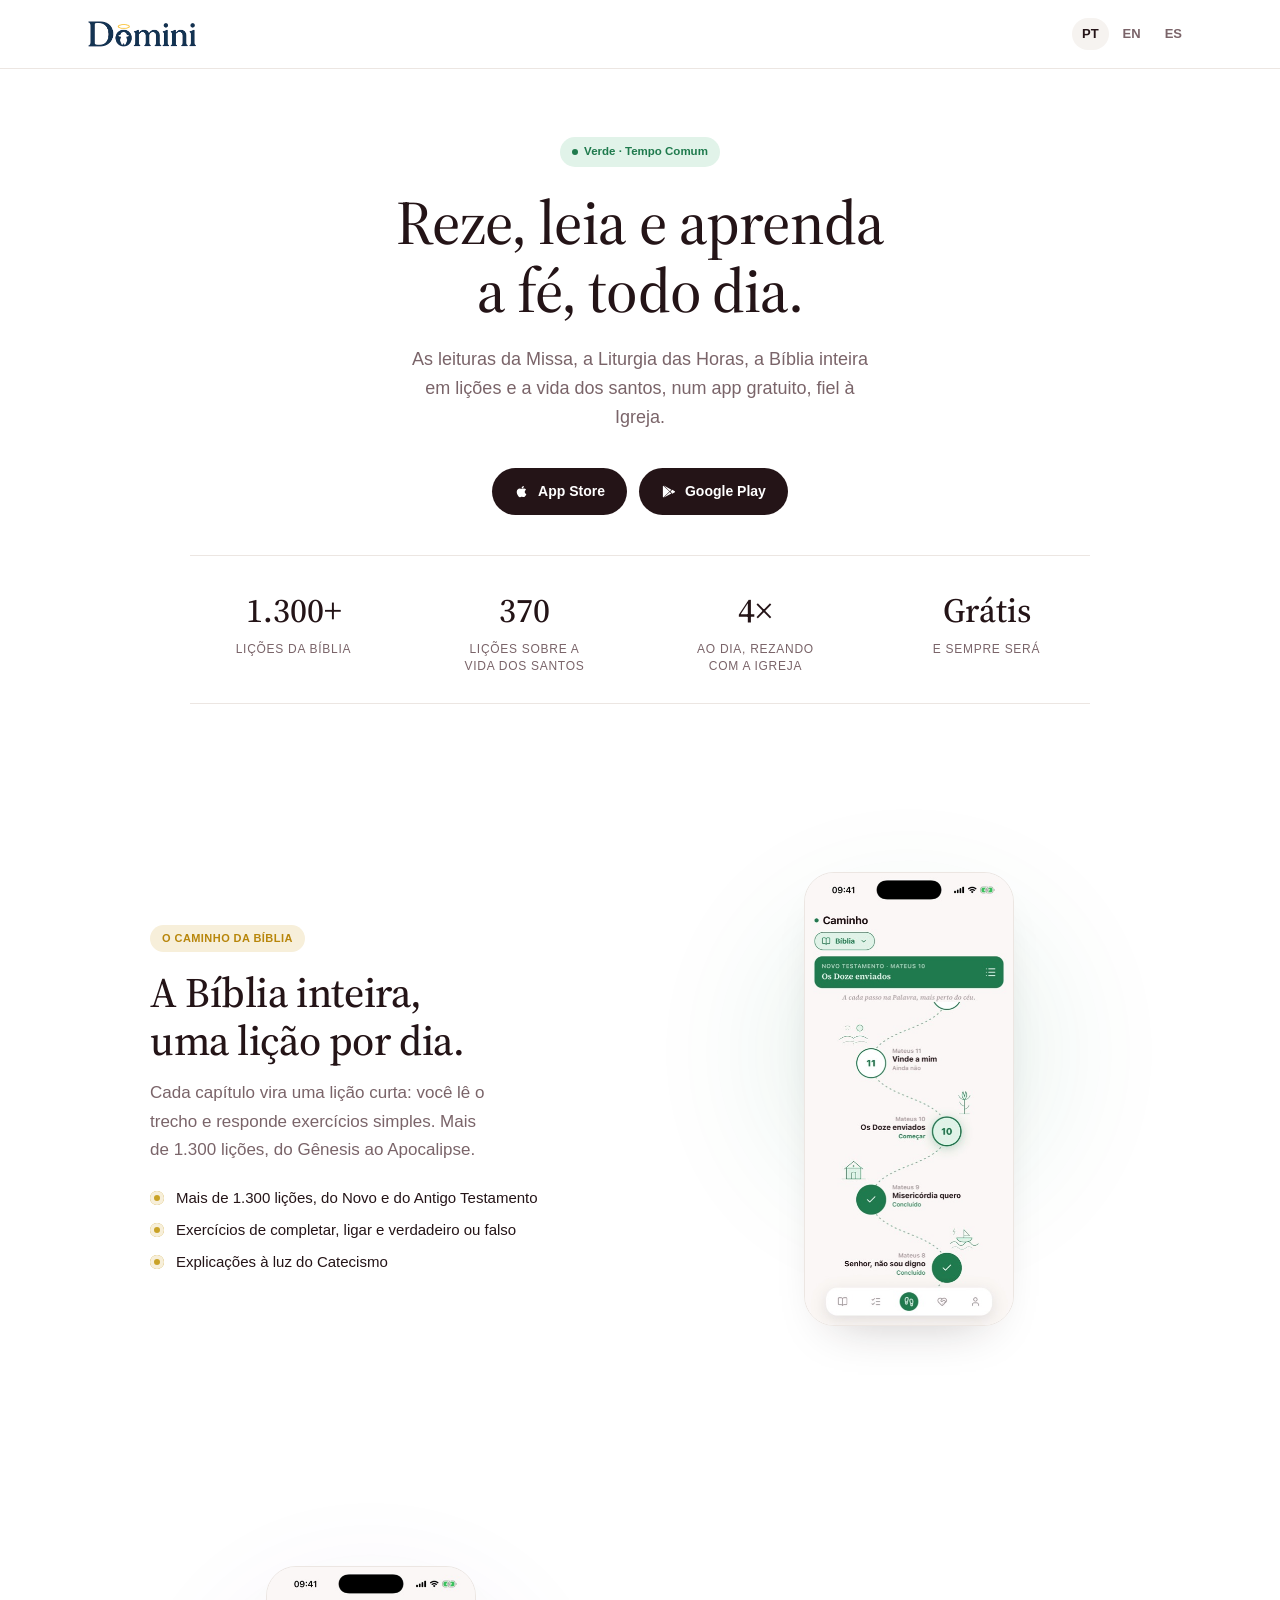
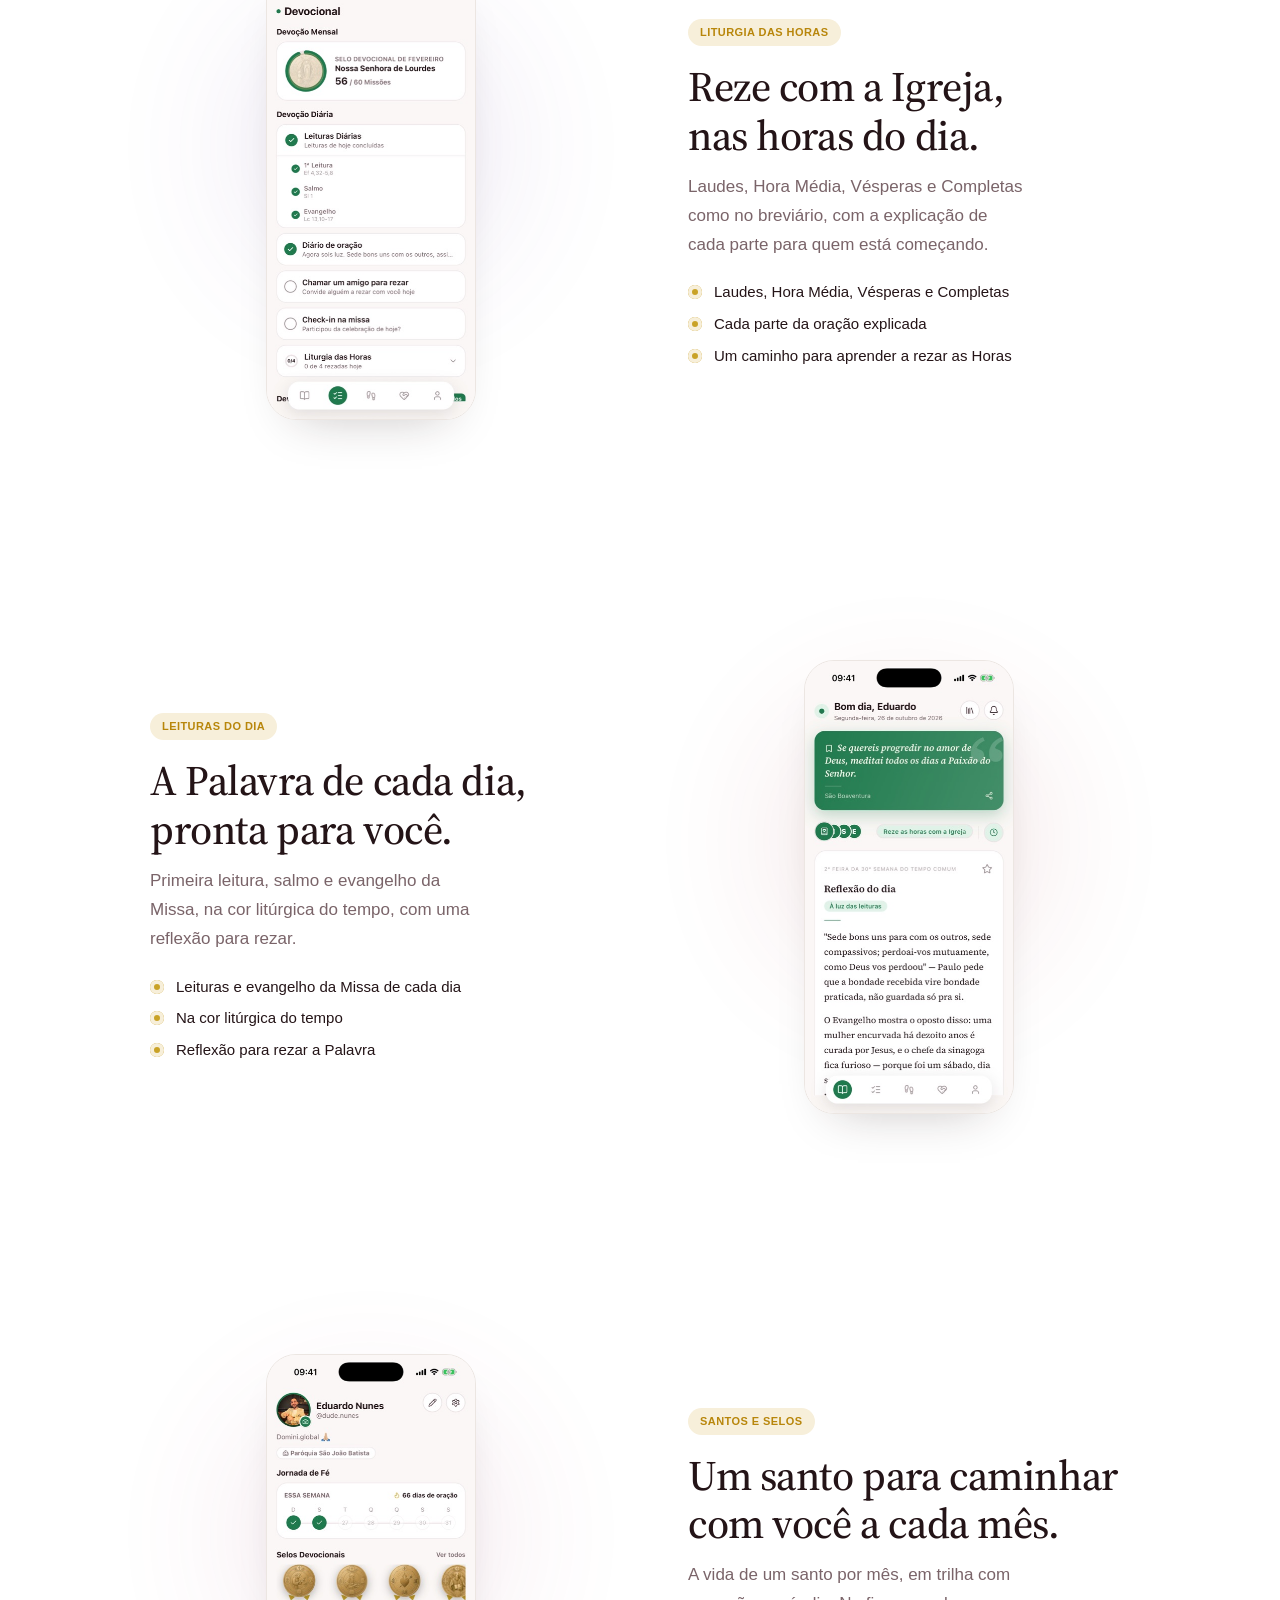
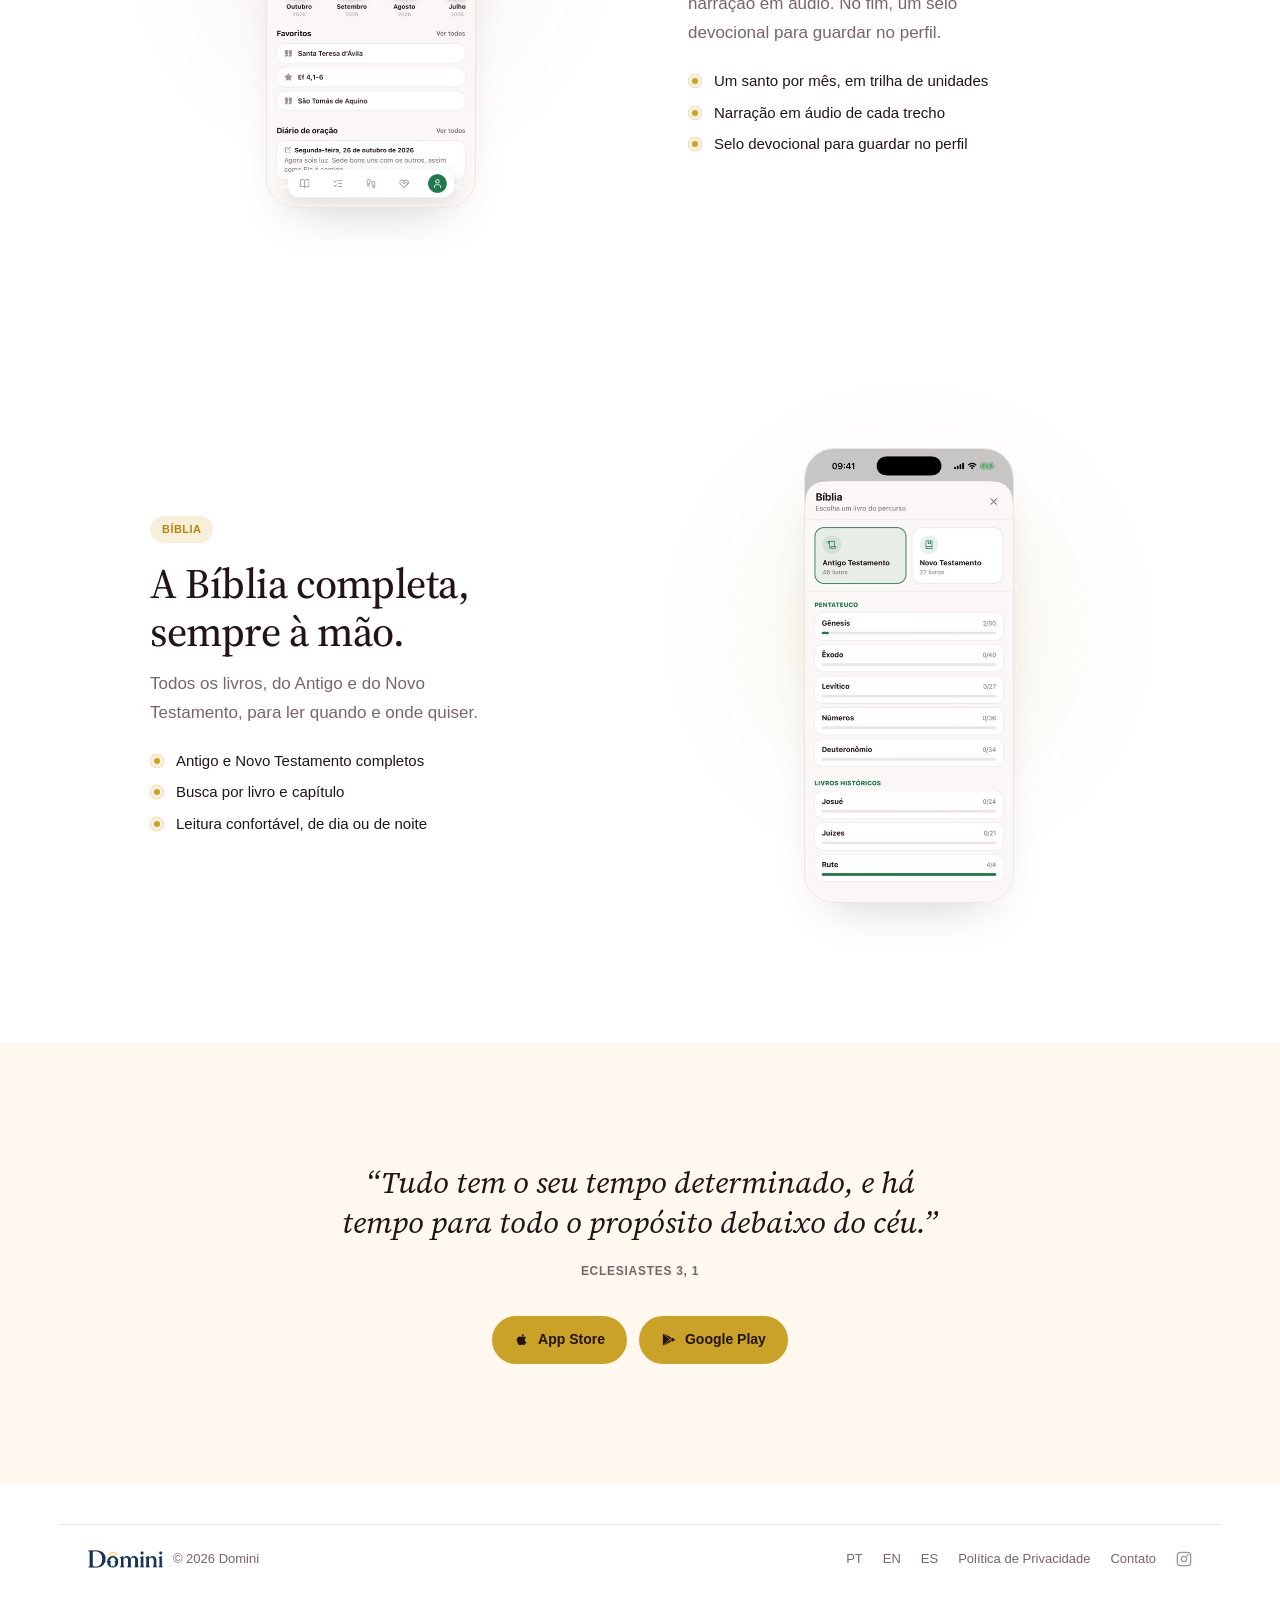
==== index.html @ 9e8e0270 "Ajustes: moldura leve, título serifado, números" ====
<!doctype html>
<html lang="pt-BR">
<head>
<meta charset="utf-8">
<meta name="viewport" content="width=device-width, initial-scale=1">
<title>Domini — leituras católicas diárias</title>
<meta name="description" content="Domini leva a primeira leitura, o salmo e o evangelho do dia até você — com missões, sequência de dias ativos, medalhas e amigos.">
<link rel="icon" href="assets/favicon.png">
<link rel="alternate" hreflang="pt" href="https://domini.global/">
<link rel="alternate" hreflang="en" href="https://domini.global/en/">
<link rel="alternate" hreflang="es" href="https://domini.global/es/">
<link rel="alternate" hreflang="x-default" href="https://domini.global/">
<link rel="preconnect" href="https://fonts.googleapis.com"><link rel="preconnect" href="https://fonts.gstatic.com" crossorigin>
<link rel="stylesheet" href="https://fonts.googleapis.com/css2?family=Source+Serif+4:opsz,wght@8..60,400;8..60,500;8..60,600&display=swap">
<link rel="stylesheet" href="assets/style.css?v=20261102g">
</head>
<body>

<header class="site-header">
  <div class="wrap">
    <a class="brand" href="/">
      <img class="logo-light" src="assets/domini-logo.png" alt="Domini">
      <img class="logo-dark" src="assets/domini-logo-dark.png" alt="Domini">
    </a>
    <nav class="lang-switch" aria-label="Idioma">
      <a href="/" class="active">PT</a>
      <a href="/en/">EN</a>
      <a href="/es/">ES</a>
    </nav>
  </div>
</header>

<main>
  <section class="hero wrap reveal">
    <div class="lit-chip"><span class="lit-dot"></span><span class="label">Verde &middot; Tempo Comum</span></div>
    <h1>Reze, leia e aprenda a fé, todo dia.</h1>
    <p class="lede">As leituras da Missa, a Liturgia das Horas, a Bíblia inteira em lições e a vida dos santos, num app gratuito, fiel à Igreja.</p>
      <div class="store-badges">
        <a class="store-badge" href="https://apps.apple.com/br/app/domini-app/id6801521707" target="_blank" rel="noopener noreferrer">
          <svg width="15" height="15" viewBox="0 0 24 24" fill="currentColor"><path d="M17.05 20.28c-.98.95-2.05.8-3.08.35-1.09-.46-2.09-.48-3.24 0-1.44.62-2.2.44-3.06-.35C2.79 15.25 3.51 7.59 9.25 7.31c1.35.07 2.28.74 3.08.8 1.18-.24 2.31-.93 3.57-.84 1.51.12 2.65.72 3.4 1.8-3.12 1.87-2.38 5.98.48 7.13-.57 1.5-1.31 2.99-2.73 4.08zM12.03 7.25c-.15-2.23 1.66-4.09 3.74-4.25.29 2.58-2.34 4.52-3.74 4.25z"/></svg>
          <span>App Store</span>
        </a>
        <a class="store-badge" href="https://play.google.com/store/apps/details?id=global.domini.app" target="_blank" rel="noopener noreferrer">
          <svg width="15" height="15" viewBox="0 0 24 24" fill="currentColor"><path d="M3.6 2.6a1 1 0 0 0-.6.92v17a1 1 0 0 0 .6.92l9.9-9.42zM15.2 12l2.9-2.76 3.9 2.26c.7.4.7 1.4 0 1.8l-3.9 2.26zM4.6 21.7l9.4-8.9 2.6 2.47zM4.6 2.3 16.6 9.2l-2.6 2.47z"/></svg>
          <span>Google Play</span>
        </a>
    </div>
  </section>

  

  <section class="numeros reveal"><div class="wrap numeros-grid">
  <div><strong>1.300+</strong><span>lições da Bíblia</span></div>
  <div><strong>370</strong><span>lições sobre a vida dos santos</span></div>
  <div><strong>4×</strong><span>ao dia, rezando com a Igreja</span></div>
  <div><strong>Grátis</strong><span>e sempre será</span></div>
</div></section>

<section class="features"><div class="wrap">
  <div class="fs-slide fs-static reveal">
    <div class="fs-text"><span class="eyebrow fi-verde">O Caminho da Bíblia</span><h3>A Bíblia inteira, uma lição por dia.</h3><p>Cada capítulo vira uma lição curta: você lê o trecho e responde exercícios simples. Mais de 1.300 lições, do Gênesis ao Apocalipse.</p><ul class="fs-list"><li>Mais de 1.300 lições, do Novo e do Antigo Testamento</li><li>Exercícios de completar, ligar e verdadeiro ou falso</li><li>Explicações à luz do Catecismo</li></ul></div>
    <div class="fs-shot-wrap"><div class="glow-item glow-verde active"></div><div class="fs-shot"><img src="assets/screenshots/03-caminho.jpg" alt="O Caminho da Bíblia no app Domini"></div></div>
  </div>
  <div class="fs-slide fs-static fs-rev reveal">
    <div class="fs-text"><span class="eyebrow fi-roxo">Liturgia das Horas</span><h3>Reze com a Igreja, nas horas do dia.</h3><p>Laudes, Hora Média, Vésperas e Completas como no breviário, com a explicação de cada parte para quem está começando.</p><ul class="fs-list"><li>Laudes, Hora Média, Vésperas e Completas</li><li>Cada parte da oração explicada</li><li>Um caminho para aprender a rezar as Horas</li></ul></div>
    <div class="fs-shot-wrap"><div class="glow-item glow-roxo active"></div><div class="fs-shot"><img src="assets/screenshots/02-devocional.jpg" alt="Liturgia das Horas no app Domini"></div></div>
  </div>
  <div class="fs-slide fs-static reveal">
    <div class="fs-text"><span class="eyebrow fi-vermelho">Leituras do dia</span><h3>A Palavra de cada dia, pronta para você.</h3><p>Primeira leitura, salmo e evangelho da Missa, na cor litúrgica do tempo, com uma reflexão para rezar.</p><ul class="fs-list"><li>Leituras e evangelho da Missa de cada dia</li><li>Na cor litúrgica do tempo</li><li>Reflexão para rezar a Palavra</li></ul></div>
    <div class="fs-shot-wrap"><div class="glow-item glow-vermelho active"></div><div class="fs-shot"><img src="assets/screenshots/01-leituras.jpg" alt="Leituras do dia no app Domini"></div></div>
  </div>
  <div class="fs-slide fs-static fs-rev reveal">
    <div class="fs-text"><span class="eyebrow fi-rosa">Santos e selos</span><h3>Um santo para caminhar com você a cada mês.</h3><p>A vida de um santo por mês, em trilha com narração em áudio. No fim, um selo devocional para guardar no perfil.</p><ul class="fs-list"><li>Um santo por mês, em trilha de unidades</li><li>Narração em áudio de cada trecho</li><li>Selo devocional para guardar no perfil</li></ul></div>
    <div class="fs-shot-wrap"><div class="glow-item glow-rosa active"></div><div class="fs-shot"><img src="assets/screenshots/05-perfil.jpg" alt="Santos e selos no app Domini"></div></div>
  </div>
  <div class="fs-slide fs-static reveal">
    <div class="fs-text"><span class="eyebrow fi-branco">Bíblia</span><h3>A Bíblia completa, sempre à mão.</h3><p>Todos os livros, do Antigo e do Novo Testamento, para ler quando e onde quiser.</p><ul class="fs-list"><li>Antigo e Novo Testamento completos</li><li>Busca por livro e capítulo</li><li>Leitura confortável, de dia ou de noite</li></ul></div>
    <div class="fs-shot-wrap"><div class="glow-item glow-branco active"></div><div class="fs-shot"><img src="assets/screenshots/06-biblia.jpg" alt="Bíblia no app Domini"></div></div>
  </div>
</div></section>

<section class="band reveal">
    <div class="wrap">
      <blockquote>&ldquo;Tudo tem o seu tempo determinado, e há tempo para todo o propósito debaixo do céu.&rdquo;</blockquote>
      <p class="ref">Eclesiastes 3, 1</p>
            <div class="store-badges">
        <a class="store-badge" href="https://apps.apple.com/br/app/domini-app/id6801521707" target="_blank" rel="noopener noreferrer">
          <svg width="15" height="15" viewBox="0 0 24 24" fill="currentColor"><path d="M17.05 20.28c-.98.95-2.05.8-3.08.35-1.09-.46-2.09-.48-3.24 0-1.44.62-2.2.44-3.06-.35C2.79 15.25 3.51 7.59 9.25 7.31c1.35.07 2.28.74 3.08.8 1.18-.24 2.31-.93 3.57-.84 1.51.12 2.65.72 3.4 1.8-3.12 1.87-2.38 5.98.48 7.13-.57 1.5-1.31 2.99-2.73 4.08zM12.03 7.25c-.15-2.23 1.66-4.09 3.74-4.25.29 2.58-2.34 4.52-3.74 4.25z"/></svg>
          <span>App Store</span>
        </a>
        <a class="store-badge" href="https://play.google.com/store/apps/details?id=global.domini.app" target="_blank" rel="noopener noreferrer">
          <svg width="15" height="15" viewBox="0 0 24 24" fill="currentColor"><path d="M3.6 2.6a1 1 0 0 0-.6.92v17a1 1 0 0 0 .6.92l9.9-9.42zM15.2 12l2.9-2.76 3.9 2.26c.7.4.7 1.4 0 1.8l-3.9 2.26zM4.6 21.7l9.4-8.9 2.6 2.47zM4.6 2.3 16.6 9.2l-2.6 2.47z"/></svg>
          <span>Google Play</span>
        </a>
      </div>
    </div>
  </section>
</main>

<footer class="site-footer">
  <div class="wrap">
    <div class="footer-brand">
      <img class="logo-light" src="assets/domini-logo.png" alt="Domini">
      <img class="logo-dark" src="assets/domini-logo-dark.png" alt="Domini">
      <span>&copy; 2026 Domini</span>
    </div>
    <nav class="footer-links">
      <a href="/">PT</a>
      <a href="/en/">EN</a>
      <a href="/es/">ES</a>
      <a href="/privacidade.html">Política de Privacidade</a>
      <a href="mailto:eduardo@domini.global">Contato</a>
      <a class="footer-ig" href="https://www.instagram.com/app.domini/" target="_blank" rel="noopener noreferrer" aria-label="Instagram do Domini"><svg width="16" height="16" viewBox="0 0 24 24" fill="none" stroke="currentColor" stroke-width="2" stroke-linecap="round" stroke-linejoin="round"><rect x="2" y="2" width="20" height="20" rx="5"/><circle cx="12" cy="12" r="4"/><circle cx="17.5" cy="6.5" r=".6" fill="currentColor"/></svg></a>
    </nav>
  </div>
</footer>

<script>
  (function () {
    var els = document.querySelectorAll('.reveal');
    if (!('IntersectionObserver' in window)) {
      els.forEach(function (el) { el.classList.add('is-visible'); });
      return;
    }
    var io = new IntersectionObserver(function (entries) {
      entries.forEach(function (entry) {
        if (entry.isIntersecting) {
          entry.target.classList.add('is-visible');
          io.unobserve(entry.target);
        }
      });
    }, { threshold: 0.1 });
    els.forEach(function (el) { io.observe(el); });

    var tiles = document.querySelectorAll('.bento .tile');
    tiles.forEach(function (t, i) { t.style.transitionDelay = (i * 60) + 'ms'; });
  })();

  (function () {
    var slider = document.getElementById('slider');
    var track = document.getElementById('slideTrack');
    if (!slider || !track) return;
    var total = 3;
    var current = 0;
    var timer = null;
    var reduceMotion = window.matchMedia('(prefers-reduced-motion: reduce)').matches;
    if (reduceMotion) track.style.transition = 'none';

    function go(i) {
      current = (i + total) % total;
      track.style.transform = 'translateX(-' + (current * (100 / total)) + '%)';
      slider.querySelectorAll('[data-glow]').forEach(function (el) {
        el.classList.toggle('active', el.dataset.glow === String(current));
      });
      slider.querySelectorAll('[data-dot]').forEach(function (el) {
        el.classList.toggle('active', el.dataset.dot === String(current));
      });
    }

    function restartAutoplay() {
      if (timer) clearInterval(timer);
      timer = setInterval(function () { go(current + 1); }, 4200);
    }

    slider.querySelector('.prev').addEventListener('click', function () { go(current - 1); restartAutoplay(); });
    slider.querySelector('.next').addEventListener('click', function () { go(current + 1); restartAutoplay(); });
    slider.querySelectorAll('[data-dot]').forEach(function (dot) {
      dot.addEventListener('click', function () { go(Number(dot.dataset.dot)); restartAutoplay(); });
    });

    restartAutoplay();
  })();
</script>
<script src="assets/liturgical-color.js"></script>

</body>
</html>
---- assets/style.css ----
@font-face {
    font-family: 'Source Serif Var';
    font-style: italic;
    font-weight: 200 900;
    font-display: swap;
    src: url('fonts/source-serif-4-italic-var.woff2') format('woff2');
  }

  :root {
    --paper: #ffffff;
    --surface: #ffffff;
    --surface-alt: #f6f3f0;
    --line: #ece6e2;
    --ink-900: #241417;
    --ink-700: #4a3238;
    --ink-500: #7a6469;
    --ink-400: #a39497;
    --gold: #c9a227;
    --gold-tint: #f7efda;
    --creme: #fff8ef;

    --verde-fg: #1f7a4d; --verde-tint: #e1f3e9; --verde-accent: #1f7a4d; --verde-soft: #438f69;
    --roxo-fg: #6b3fa0; --roxo-tint: #efe7f7; --roxo-accent: #6b3fa0;
    --vermelho-fg: #b0342b; --vermelho-tint: #f8e3e1; --vermelho-accent: #a32b32;
    --rosa-fg: #a94472; --rosa-tint: #f8e4ee; --rosa-accent: #a94472;
    --branco-fg: #a9781a; --branco-tint: #f8f0dc; --branco-accent: #b8860b;

    --sans: -apple-system, BlinkMacSystemFont, 'SF Pro Text', 'Segoe UI', Roboto, Helvetica, Arial, sans-serif;
    --serif: 'Source Serif Var', 'Source Serif 4', Georgia, serif;

    --r-pill: 999px;
    --max: 1160px;
    color-scheme: light;
  }

  @media (prefers-color-scheme: dark) {
    :root {
      --paper: #171113; --surface: #241a1d; --surface-alt: #2c2023; --line: #3a282c;
      --ink-900: #f5ecee; --ink-700: #d2c2c6; --ink-500: #9c8a8e; --ink-400: #6e5c60;
      --gold: #e0ba5c; --gold-tint: #332b17;
      --verde-fg: #6bdca0; --verde-tint: #17301f; --verde-accent: #2fa86b; --verde-soft: #50b683;
      --roxo-fg: #c9a6ee; --roxo-tint: #2c2038; --roxo-accent: #7c4fb5;
      --vermelho-fg: #f08072; --vermelho-tint: #331c1a; --vermelho-accent: #c4453c;
      --rosa-fg: #ed9cc3; --rosa-tint: #35202b; --rosa-accent: #c05a8a;
      --branco-fg: #e4c868; --branco-tint: #332b15; --branco-accent: #c9a227;
      color-scheme: dark;
    }
  }
  :root[data-theme="dark"] {
    --paper: #171113; --surface: #241a1d; --surface-alt: #2c2023; --line: #3a282c;
    --ink-900: #f5ecee; --ink-700: #d2c2c6; --ink-500: #9c8a8e; --ink-400: #6e5c60;
    --gold: #e0ba5c; --gold-tint: #332b17;
    --verde-fg: #6bdca0; --verde-tint: #17301f; --verde-accent: #2fa86b; --verde-soft: #50b683;
    --roxo-fg: #c9a6ee; --roxo-tint: #2c2038; --roxo-accent: #7c4fb5;
    --vermelho-fg: #f08072; --vermelho-tint: #331c1a; --vermelho-accent: #c4453c;
    --rosa-fg: #ed9cc3; --rosa-tint: #35202b; --rosa-accent: #c05a8a;
    --branco-fg: #e4c868; --branco-tint: #332b15; --branco-accent: #c9a227;
    color-scheme: dark;
  }
  :root[data-theme="light"] {
    --paper: #ffffff; --surface: #ffffff; --surface-alt: #f6f3f0; --line: #ece6e2;
    --ink-900: #241417; --ink-700: #4a3238; --ink-500: #7a6469; --ink-400: #a39497;
    --gold: #c9a227; --gold-tint: #f7efda;
    --verde-fg: #1f7a4d; --verde-tint: #e1f3e9; --verde-accent: #1f7a4d; --verde-soft: #438f69;
    --roxo-fg: #6b3fa0; --roxo-tint: #efe7f7; --roxo-accent: #6b3fa0;
    --vermelho-fg: #b0342b; --vermelho-tint: #f8e3e1; --vermelho-accent: #a32b32;
    --rosa-fg: #a94472; --rosa-tint: #f8e4ee; --rosa-accent: #a94472;
    --branco-fg: #a9781a; --branco-tint: #f8f0dc; --branco-accent: #b8860b;
    color-scheme: light;
  }

  * { box-sizing: border-box; }
  html { scroll-behavior: smooth; }
  body {
    margin: 0; background: var(--paper); color: var(--ink-900);
    font-family: var(--sans); font-size: 16px; line-height: 1.55;
    -webkit-font-smoothing: antialiased; overflow-x: hidden;
  }
  a { color: inherit; }
  img { max-width: 100%; display: block; }
  a:focus-visible, button:focus-visible { outline: 2px solid var(--gold); outline-offset: 3px; }
  .wrap { max-width: var(--max); margin: 0 auto; padding: 0 28px; }

  .reveal { opacity: 0; transform: translateY(16px); transition: opacity 650ms ease, transform 650ms ease; }
  .reveal.is-visible { opacity: 1; transform: translateY(0); }
  @media (prefers-reduced-motion: reduce) { .reveal { opacity: 1; transform: none; transition: none; } }

  /* ---------- header ---------- */
  .site-header {
    position: sticky; top: 0; z-index: 30;
    display: flex; align-items: center; justify-content: space-between;
    padding: 18px 0; background: color-mix(in srgb, var(--paper) 82%, transparent);
    backdrop-filter: blur(14px); -webkit-backdrop-filter: blur(14px);
    border-bottom: 1px solid var(--line);
  }
  .site-header .wrap { display: flex; align-items: center; justify-content: space-between; width: 100%; }
  .brand { display: flex; align-items: center; text-decoration: none; }
  .brand img { height: 26px; width: auto; }
  .logo-dark { display: none; }
  @media (prefers-color-scheme: dark) {
    .logo-light { display: none; }
    .logo-dark { display: block; }
  }
  .lang-switch { display: flex; gap: 4px; font-size: 13px; font-weight: 600; }
  .lang-switch a { padding: 6px 10px; border-radius: var(--r-pill); text-decoration: none; color: var(--ink-500); }
  .lang-switch a.active { background: var(--surface-alt); color: var(--ink-900); }

  /* ---------- hero ---------- */
  .hero { padding: 68px 0 0; text-align: center; }
  .lit-chip {
    display: inline-flex; align-items: center; gap: 6px;
    padding: 6px 12px; border-radius: var(--r-pill); background: var(--verde-tint); margin-bottom: 22px;
  }
  .lit-dot { width: 6px; height: 6px; border-radius: 3px; background: var(--verde-accent); }
  .lit-chip span.label { font-size: 11.5px; font-weight: 700; color: var(--verde-fg); }

  .hero h1 {
    font-family: var(--sans); font-weight: 800;
    font-size: clamp(36px, 5vw, 62px); line-height: 1.05; letter-spacing: -0.02em;
    color: var(--ink-900); margin: 0 auto 20px; max-width: 15ch; text-wrap: balance;
  }
  .hero .lede {
    font-size: 18px; line-height: 1.6; color: var(--ink-500);
    max-width: 46ch; margin: 0 auto 36px;
  }

  .store-badges { display: flex; gap: 12px; flex-wrap: wrap; justify-content: center; }
  .store-badge {
    display: inline-flex; align-items: center; gap: 9px;
    padding: 13px 22px; border-radius: var(--r-pill);
    background: var(--ink-900); color: var(--paper);
    text-decoration: none; font-size: 14px; font-weight: 700;
    transition: transform 150ms ease, opacity 150ms ease;
  }
  .store-badge:hover { transform: translateY(-2px); opacity: 0.9; }
  .store-badge-disabled { cursor: default; }
  .store-badge-disabled:hover { transform: none; opacity: 1; }
  .soon {
    font-size: 9.5px; font-weight: 800; letter-spacing: 0.05em; text-transform: uppercase;
    background: var(--gold); color: var(--ink-900); padding: 3px 8px; border-radius: var(--r-pill); margin-left: 2px;
  }

  /* ---------- slider de largura total (texto + print reais, um par por slide) ---------- */
  .feature-slider { padding: 56px 0 0; }
  .fs-card { position: relative; }
  .fs-viewport { overflow: hidden; }
  .fs-track { display: flex; width: 300%; transition: transform 600ms cubic-bezier(0.65, 0, 0.35, 1); }
  .fs-slide {
    flex: 0 0 33.3333%; width: 33.3333%; display: grid;
    grid-template-columns: 0.9fr 1fr; align-items: center; gap: 40px;
    padding: 24px 0 44px; min-height: 460px;
  }

  .fs-text .eyebrow {
    display: inline-flex; padding: 5px 12px; border-radius: var(--r-pill);
    font-size: 11.5px; font-weight: 700; margin-bottom: 16px;
  }
  .fs-text h3 {
    font-family: var(--sans); font-weight: 800; font-size: clamp(24px, 2.8vw, 32px);
    color: var(--ink-900); margin: 0 0 14px; text-wrap: balance;
  }
  .fs-text p { font-size: 16px; line-height: 1.6; color: var(--ink-500); margin: 0; max-width: 38ch; }

  .fs-shot-wrap { position: relative; display: flex; justify-content: center; }
  .glow-item {
    position: absolute; width: 340px; height: 340px; border-radius: 50%;
    filter: blur(75px); z-index: 0; opacity: 0; top: 10px; left: 50%;
    transform: translateX(-50%); transition: opacity 550ms ease;
  }
  .glow-item.active { opacity: 0.35; }
  .glow-verde { background: radial-gradient(circle, var(--verde-accent), transparent 68%); }
  .glow-roxo { background: radial-gradient(circle, var(--roxo-accent), transparent 68%); }
  .glow-rosa { background: radial-gradient(circle, var(--rosa-accent), transparent 68%); }

  .fs-shot {
    position: relative; z-index: 1; width: min(230px, 100%);
    border-radius: 24px; overflow: hidden; border: 1px solid var(--line);
    box-shadow: 0 26px 54px -26px rgba(36, 20, 23, 0.3);
  }
  .fs-shot img { width: 100%; display: block; }

  .fs-controls {
    display: flex; align-items: center; justify-content: center; gap: 18px;
    padding: 0 0 28px;
  }
  .slide-arrow {
    width: 32px; height: 32px; border-radius: 50%; border: 1px solid var(--line);
    background: var(--surface); display: flex; align-items: center; justify-content: center;
    cursor: pointer; color: var(--ink-900); padding: 0; flex-shrink: 0;
  }
  .slide-arrow:hover { background: var(--surface-alt); }
  .dots { display: flex; gap: 8px; }
  .dot { width: 7px; height: 7px; border-radius: 50%; background: var(--line); border: none; padding: 0; cursor: pointer; transition: background 200ms ease, width 200ms ease; }
  .dot.active { background: var(--ink-900); width: 20px; border-radius: 4px; }

  @media (max-width: 780px) {
    .fs-slide { grid-template-columns: 1fr; padding: 20px 0 32px; text-align: center; min-height: 0; }
    .fs-text { order: 2; }
    .fs-shot-wrap { order: 1; }
    .fs-text p { margin: 0 auto; }
  }

  /* ---------- bento features ---------- */
  .features { padding: 40px 0 20px; }
  .section-head { max-width: 620px; margin: 0 auto 44px; text-align: center; }
  .section-head h2 {
    font-family: var(--sans); font-weight: 800; font-size: clamp(26px, 3vw, 34px);
    color: var(--ink-900); margin: 0 0 10px; text-wrap: balance;
  }
  .section-head p { color: var(--ink-500); font-size: 16px; margin: 0 auto; max-width: 50ch; }

  .bento { display: grid; grid-template-columns: repeat(4, 1fr); grid-auto-rows: minmax(168px, auto); gap: 16px; }
  .tile {
    background: var(--surface); border: 1.5px solid var(--line); border-radius: 22px;
    padding: 24px; transition: transform 200ms ease, box-shadow 200ms ease;
    display: flex; flex-direction: column;
  }
  .tile:hover { transform: translateY(-4px); box-shadow: 0 22px 40px -22px rgba(36, 20, 23, 0.22); }
  .tile-icon {
    width: 38px; height: 38px; border-radius: var(--r-pill); flex-shrink: 0;
    display: flex; align-items: center; justify-content: center; margin-bottom: 14px;
  }
  .tile h3 { font-size: 16px; font-weight: 700; color: var(--ink-900); margin: 0 0 6px; }
  .tile p { font-size: 13.5px; color: var(--ink-500); margin: 0; line-height: 1.55; }

  .fi-verde { background: var(--verde-tint); color: var(--verde-fg); }
  .fi-roxo { background: var(--roxo-tint); color: var(--roxo-fg); }
  .fi-vermelho { background: var(--vermelho-tint); color: var(--vermelho-fg); }
  .fi-rosa { background: var(--rosa-tint); color: var(--rosa-fg); }
  .fi-branco { background: var(--branco-tint); color: var(--branco-fg); }

  /* card grande: mesmo tratamento de gradiente do card "frase do santo" do app */
  .t-large {
    grid-column: span 2; grid-row: span 2; justify-content: flex-end;
    position: relative; overflow: hidden; border: none;
    background: linear-gradient(135deg, var(--verde-accent), var(--verde-soft));
    box-shadow: 0 26px 48px -22px color-mix(in srgb, var(--verde-accent) 55%, transparent);
  }
  .t-large .tile-icon { background: rgba(255, 255, 255, 0.22); color: var(--creme); }
  .t-large h3 { font-size: 20px; color: var(--creme); }
  .t-large p { font-size: 14.5px; max-width: 30ch; color: rgba(255, 248, 239, 0.82); }
  .t-large .deco {
    position: absolute; top: -28px; right: -18px; opacity: 0.15; color: #ffffff;
    pointer-events: none;
  }

  .t-wide {
    grid-column: span 4; grid-row: span 1; flex-direction: row; align-items: center; gap: 16px;
    background: var(--verde-tint); border-color: transparent;
  }
  .t-wide .tile-icon { margin-bottom: 0; background: var(--surface); }
  .t-wide h3 { margin: 0 0 3px; }
  .t-wide p { margin: 0; }

  /* ---------- band ---------- */
  .band { background: var(--gold-tint); padding: 80px 0; text-align: center; }
  .band blockquote {
    margin: 0 auto; max-width: 680px;
    font-family: var(--serif); font-style: italic; font-weight: 500;
    font-size: clamp(22px, 3.2vw, 32px); line-height: 1.4; color: var(--ink-900); text-wrap: balance;
  }
  .band .ref { font-size: 13px; font-weight: 700; color: var(--ink-500); margin: 18px 0 40px; }
  .band .close-line { font-size: 16px; color: var(--ink-700); margin: 0 0 28px; }
  .band .store-badges { justify-content: center; }
  .band .store-badge { background: var(--gold); color: var(--ink-900); }
  .band .soon { background: var(--ink-900); color: var(--gold-tint); }

  /* ---------- footer ---------- */
  .site-footer { padding: 40px 0 56px; }
  .site-footer .wrap {
    border-top: 1px solid var(--line); padding-top: 24px;
    display: flex; align-items: center; justify-content: space-between; flex-wrap: wrap; gap: 14px;
  }
  .footer-brand { display: flex; align-items: center; gap: 10px; }
  .footer-brand img { height: 18px; width: auto; }
  .footer-brand span { font-size: 13px; color: var(--ink-500); }
  .footer-links { display: flex; align-items: center; gap: 20px; font-size: 13px; }
  .footer-links a { text-decoration: none; color: var(--ink-500); }
  .footer-links a:hover { color: var(--ink-900); }

  @media (max-width: 880px) {
    .bento { grid-template-columns: repeat(2, 1fr); grid-auto-rows: minmax(160px, auto); }
    .t-large { grid-column: span 2; }
    .t-wide { grid-column: span 2; flex-direction: column; align-items: flex-start; text-align: left; }
    .site-footer .wrap { flex-direction: column; align-items: flex-start; }
  }
  @media (max-width: 520px) {
    .bento { grid-template-columns: 1fr; }
    .t-large, .t-wide { grid-column: span 1; }
  }

/* ---------- legal pages (privacy policy) ---------- */
.legal { padding: 56px 0 90px; max-width: 760px; }
.legal .back-link {
  display: inline-block; margin-bottom: 28px; font-size: 13px; font-weight: 700;
  color: var(--ink-900); text-decoration: none;
}
.legal h1 {
  font-family: var(--sans); font-weight: 800; font-size: clamp(28px, 4vw, 38px);
  color: var(--ink-900); margin: 0 0 8px;
}
.legal .updated { color: var(--ink-400); font-size: 13px; margin: 0 0 36px; }
.legal h2 {
  font-family: var(--sans); font-weight: 700; font-size: 19px;
  color: var(--ink-900); margin: 34px 0 10px;
}
.legal p, .legal li { color: var(--ink-500); font-size: 15px; line-height: 1.65; }
.legal ul { padding-left: 20px; margin: 10px 0; }
.legal a { color: var(--ink-900); text-decoration: underline; text-decoration-color: var(--line); }

/* Seções de funcionalidade (2026-11): mesmos componentes do carrossel */
.features .fs-static { flex: none; width: 100%; padding: 56px 0; }
.features .fs-rev .fs-text { order: 2; }
.glow-vermelho { background: radial-gradient(circle, var(--vermelho-accent), transparent 68%); }
.glow-branco { background: radial-gradient(circle, var(--branco-accent), transparent 68%); }
@media (max-width: 760px) { .features .fs-rev .fs-text { order: 2; } .features .fs-static { padding: 32px 0; } }

.features .fs-static { flex: none !important; width: 100% !important; max-width: 1040px; margin: 0 auto;
  grid-template-columns: 1fr 1fr !important; gap: 72px; padding: 72px 0; }
.features .fs-text h3 { font-size: clamp(28px, 3.4vw, 40px); line-height: 1.12; }
.features .fs-text p { font-size: 17px; max-width: 42ch; }
.fs-list { list-style: none; padding: 0; margin: 22px 0 0; display: grid; gap: 10px; }
.fs-list li { position: relative; padding-left: 26px; font-size: 15px; color: var(--ink-900); line-height: 1.45; }
.fs-list li::before { content: ""; position: absolute; left: 0; top: 4px; width: 14px; height: 14px; border-radius: 50%;
  background: var(--verde-tint); box-shadow: inset 0 0 0 4px var(--verde-tint), inset 0 0 0 7px var(--verde-accent); }
@media (max-width: 760px) { .features .fs-static { grid-template-columns: 1fr !important; gap: 28px; text-align: left; }
  .fs-list { justify-items: start; } }

/* Movimento (2026-11) */
@keyframes flutuar { 0%,100% { transform: translateY(0); } 50% { transform: translateY(-10px); } }
.features .fs-shot { animation: flutuar 6s ease-in-out infinite; }
.features .fs-static:nth-child(even) .fs-shot { animation-delay: -3s; }
.features .fs-static.reveal { opacity: 0; transform: translateY(40px); transition: opacity .8s ease, transform .8s cubic-bezier(.2,.7,.2,1); }
.features .fs-static.reveal.is-visible { opacity: 1; transform: none; }
.features .fs-static.reveal .fs-text { opacity: 0; transform: translateX(-30px); transition: all .8s .15s cubic-bezier(.2,.7,.2,1); }
.features .fs-static.fs-rev.reveal .fs-text { transform: translateX(30px); }
.features .fs-static.reveal.is-visible .fs-text { opacity: 1; transform: none; }
.features .glow-item.active { opacity: .45; animation: pulsar 7s ease-in-out infinite; }
@keyframes pulsar { 0%,100% { opacity: .3; } 50% { opacity: .5; } }
@media (prefers-reduced-motion: reduce) { .features .fs-shot, .features .glow-item { animation: none; } }

.footer-ig { display: inline-flex; align-items: center; opacity: .7; }
.footer-ig:hover { opacity: 1; }
.close-line a { color: inherit; text-decoration: underline; text-decoration-color: var(--line); }

/* Elegância (2026-11): serifa nos títulos, mais respiro, só dourado */
.features .fs-static { padding: 120px 0; gap: 96px; max-width: 980px; }
.features .fs-text h3 { font-family: var(--serif); font-weight: 500; font-size: clamp(30px, 3.4vw, 42px); line-height: 1.15; letter-spacing: -0.01em; }
.features .fs-text p { max-width: 36ch; font-size: 17px; line-height: 1.7; }
.features .fs-shot { width: min(210px, 70vw); }
.features .fs-text .eyebrow { background: var(--gold-tint) !important; color: var(--branco-accent) !important; letter-spacing: .04em; text-transform: uppercase; font-size: 11px; }
.fs-list li::before { background: var(--gold-tint); box-shadow: inset 0 0 0 4px var(--gold-tint), inset 0 0 0 7px var(--gold); }
.features .glow-item.active { opacity: .22; animation: none; }
.band { background: var(--creme); padding: 120px 0; }
.band blockquote { font-family: var(--serif); font-style: italic; font-weight: 400; font-size: clamp(26px, 3vw, 38px); line-height: 1.35; max-width: 26ch; margin: 0 auto 14px; }
.band .ref { letter-spacing: .06em; text-transform: uppercase; font-size: 12px; margin-bottom: 36px; }
@media (max-width: 760px) { .features .fs-static { padding: 64px 0; gap: 36px; } .band { padding: 80px 0; } }

.features .fs-text h3 { font-family: 'Source Serif 4', Georgia, serif; font-style: normal; }

/* Faixa de números, moldura e fecho em 2 linhas (2026-11) */
.numeros { padding: 40px 0 8px; }
.numeros-grid { display: grid; grid-template-columns: repeat(4, 1fr); gap: 24px; max-width: 900px; margin: 0 auto;
  border-top: 1px solid var(--line); border-bottom: 1px solid var(--line); padding: 28px 0; text-align: center; }
.numeros strong { display: block; font-family: 'Source Serif 4', Georgia, serif; font-weight: 500; font-size: 34px; color: var(--ink-900); }
.numeros span { font-size: 12px; letter-spacing: .06em; text-transform: uppercase; color: var(--ink-500); }
.features .fs-shot { border: 7px solid #1d1416; border-radius: 34px; box-shadow: 0 30px 60px -28px rgba(36,20,23,.45); }
.band blockquote { max-width: 46ch; font-size: clamp(22px, 2.4vw, 30px); }
@media (max-width: 760px) { .numeros-grid { grid-template-columns: repeat(2, 1fr); } }

/* Ajustes (2026-11): moldura leve, topo serifado como as seções */
.features .fs-shot { border: 1px solid var(--line); border-radius: 30px; box-shadow: 0 24px 48px -30px rgba(36,20,23,.28); }
.hero h1 { font-family: 'Source Serif 4', Georgia, serif; font-weight: 500; letter-spacing: -0.015em; line-height: 1.1; }
.numeros span { display: block; max-width: 18ch; margin: 4px auto 0; line-height: 1.4; }
.hero h1 { max-width: 17ch; }
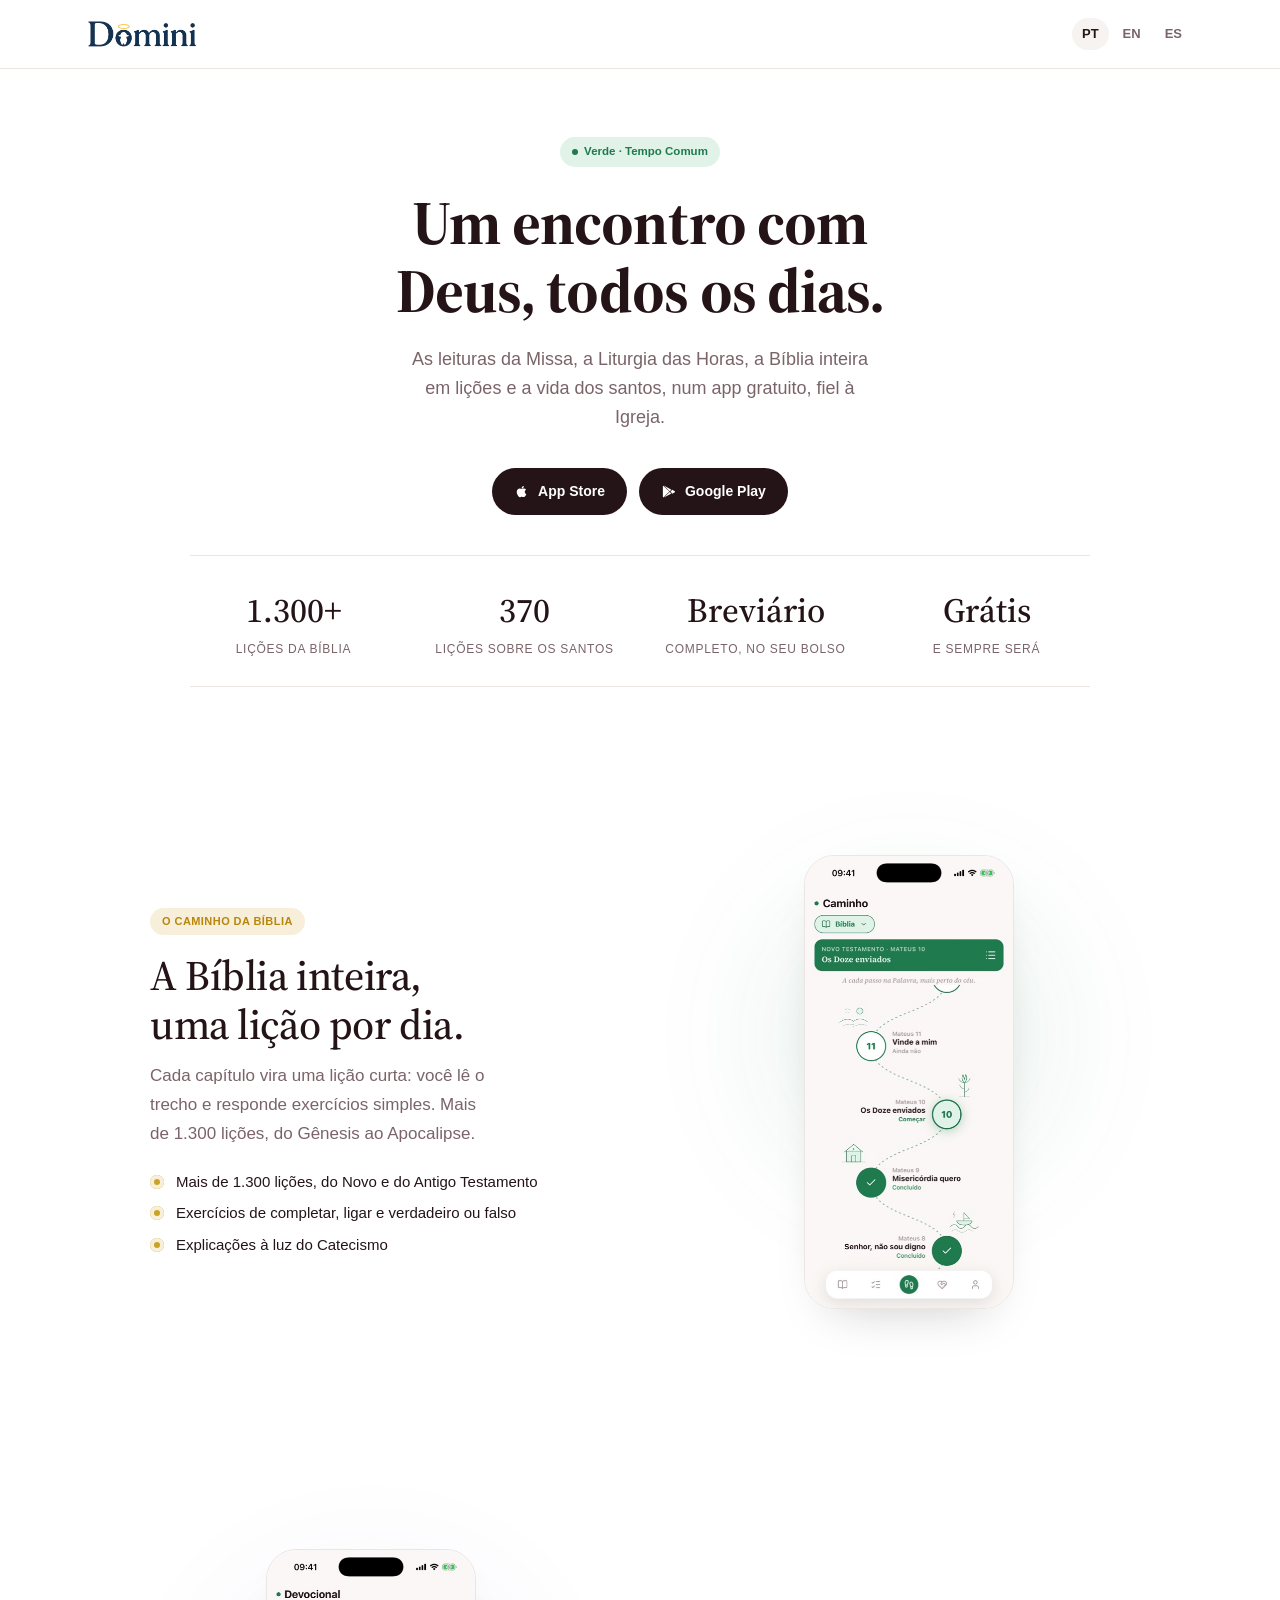
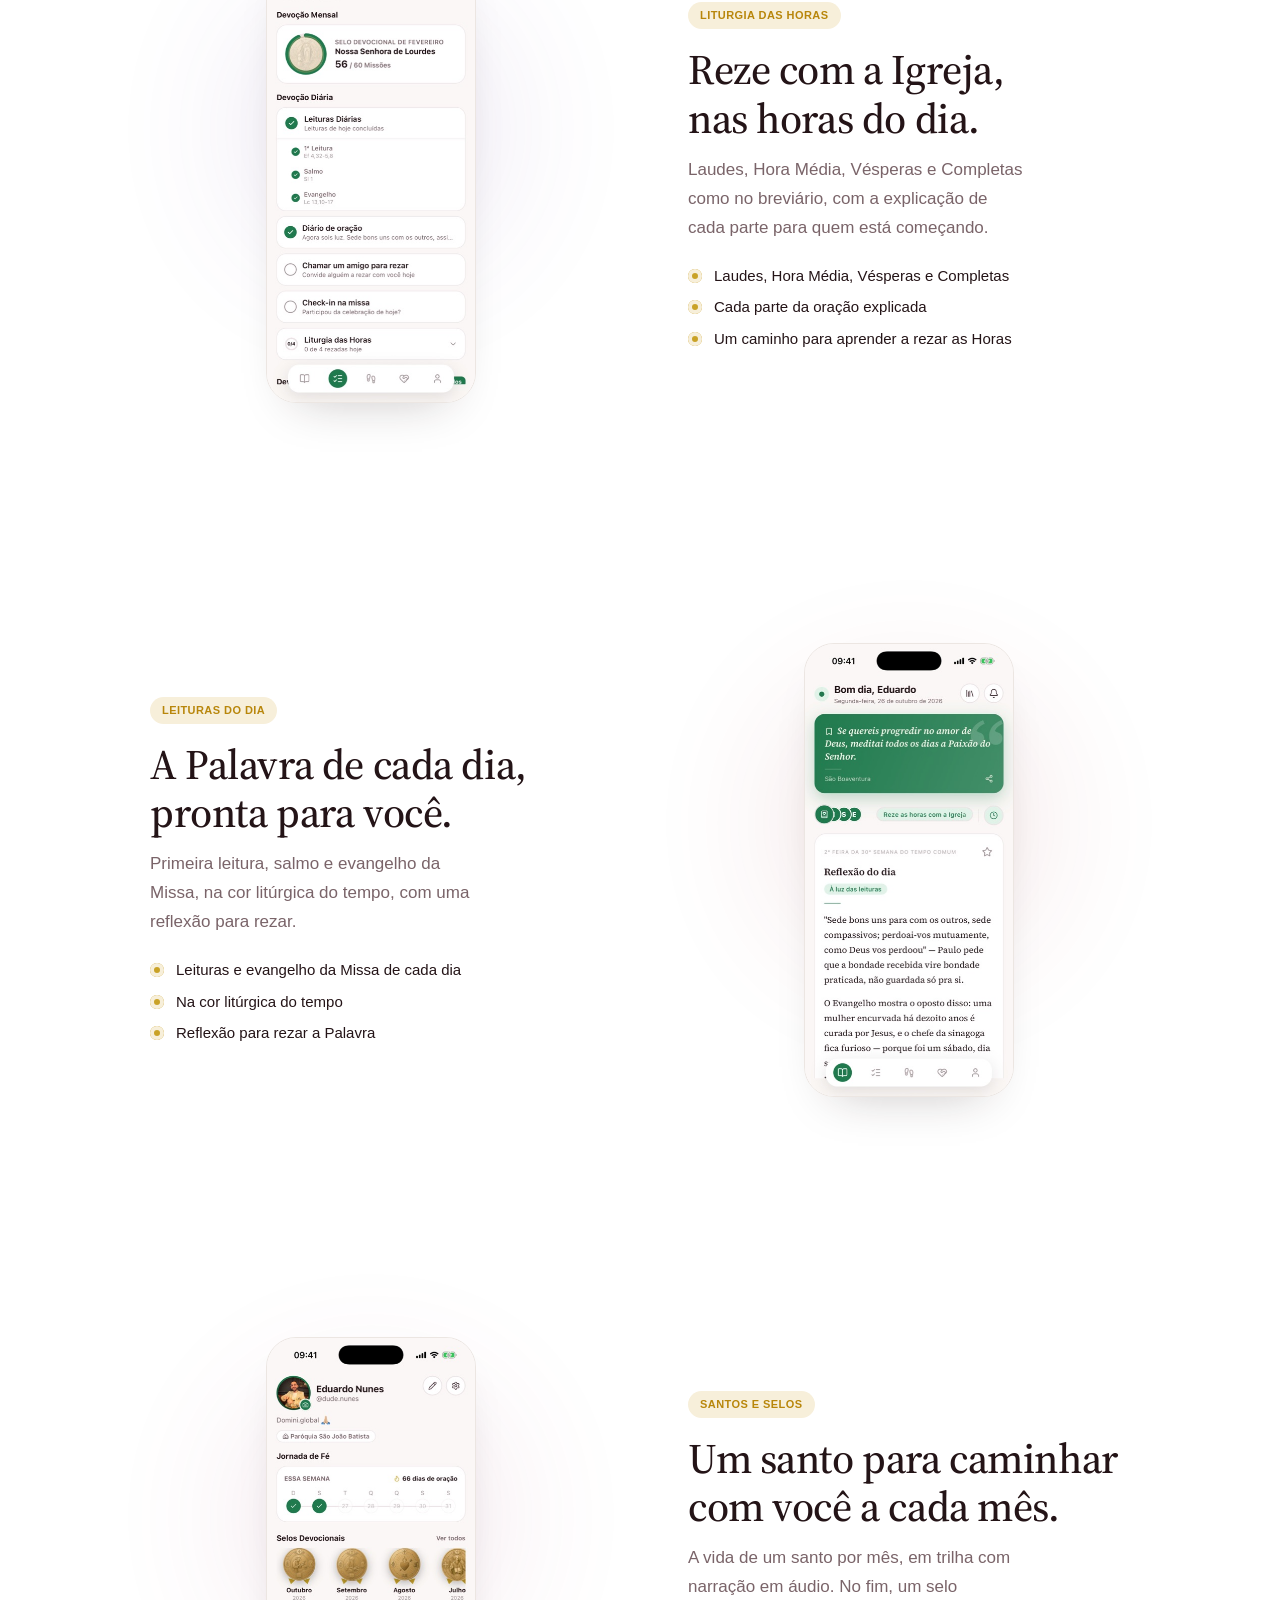
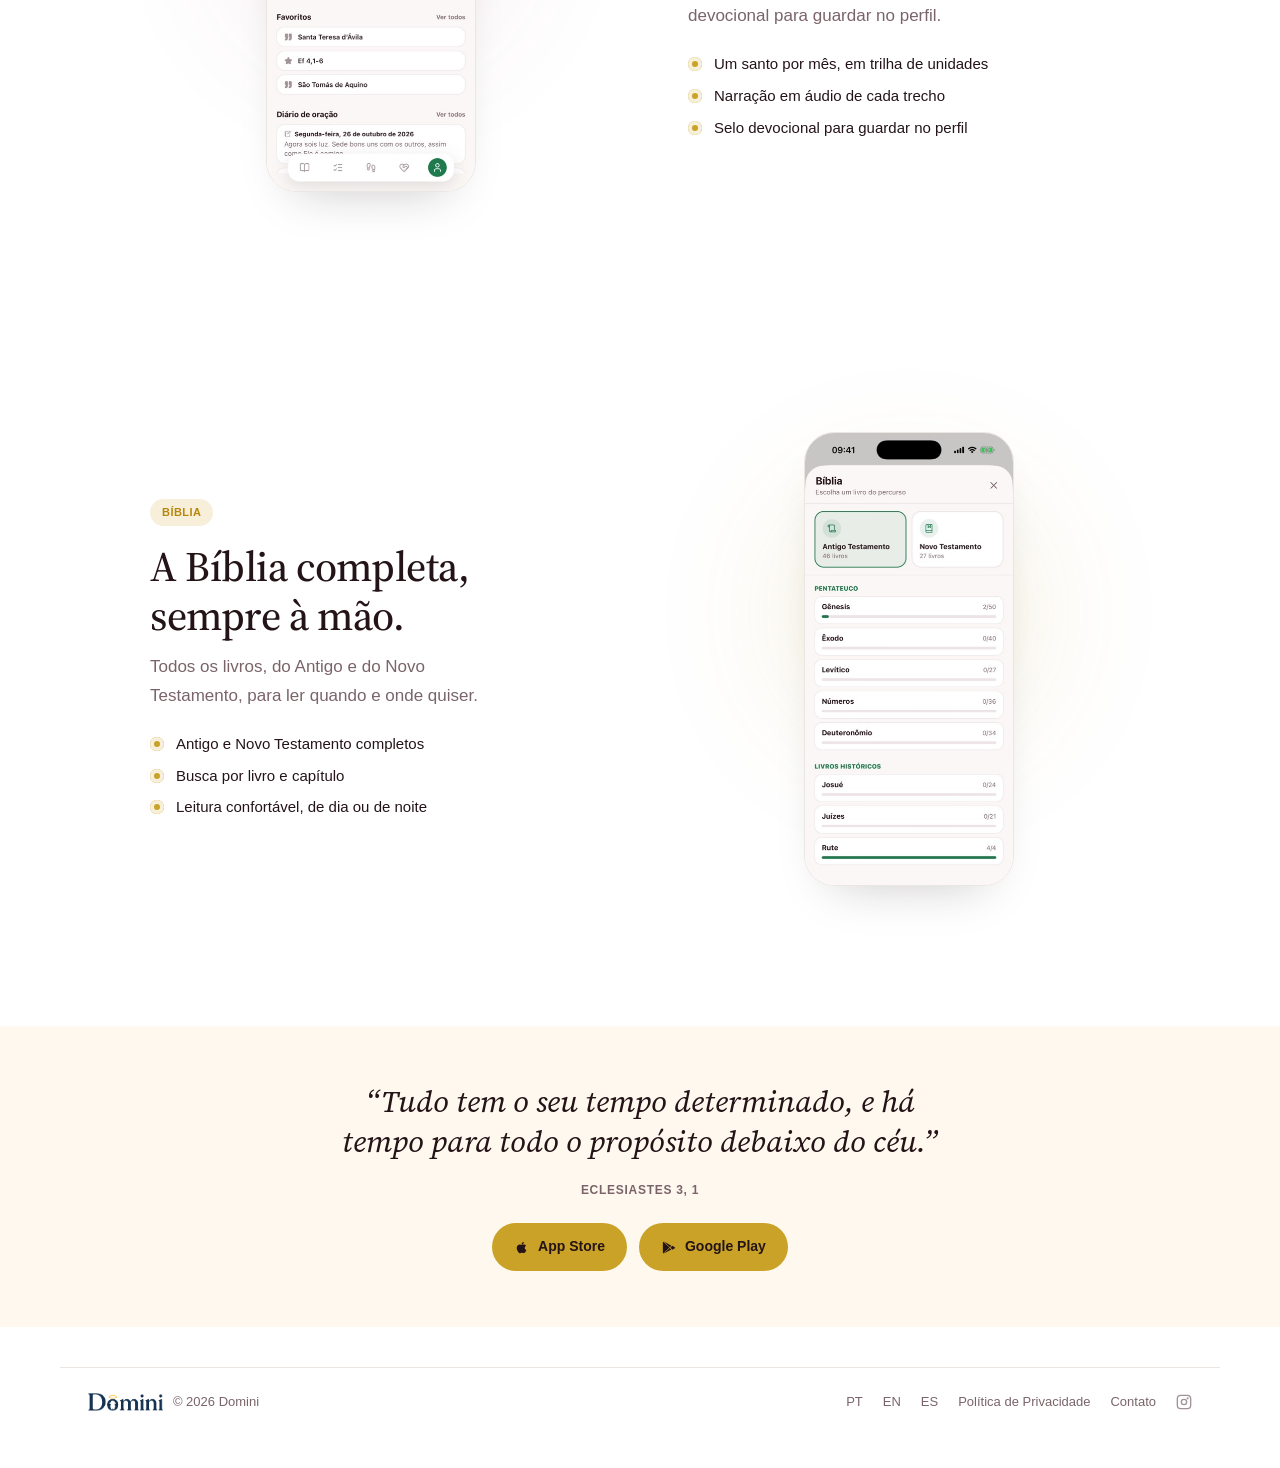
==== commit fc69303d: "Título novo, números, fecho mais fino" ====
--- a/index.html
+++ b/index.html
@@ -11,8 +11,8 @@
 <link rel="alternate" hreflang="es" href="https://domini.global/es/">
 <link rel="alternate" hreflang="x-default" href="https://domini.global/">
 <link rel="preconnect" href="https://fonts.googleapis.com"><link rel="preconnect" href="https://fonts.gstatic.com" crossorigin>
-<link rel="stylesheet" href="https://fonts.googleapis.com/css2?family=Source+Serif+4:opsz,wght@8..60,400;8..60,500;8..60,600&display=swap">
-<link rel="stylesheet" href="assets/style.css?v=20261102g">
+<link rel="stylesheet" href="https://fonts.googleapis.com/css2?family=Source+Serif+4:opsz,wght@8..60,400;8..60,500;8..60,600;8..60,700&display=swap">
+<link rel="stylesheet" href="assets/style.css?v=20261102h">
 </head>
 <body>
 
@@ -33,7 +33,7 @@
 <main>
   <section class="hero wrap reveal">
     <div class="lit-chip"><span class="lit-dot"></span><span class="label">Verde &middot; Tempo Comum</span></div>
-    <h1>Reze, leia e aprenda a fé, todo dia.</h1>
+    <h1>Um encontro com Deus, todos os dias.</h1>
     <p class="lede">As leituras da Missa, a Liturgia das Horas, a Bíblia inteira em lições e a vida dos santos, num app gratuito, fiel à Igreja.</p>
       <div class="store-badges">
         <a class="store-badge" href="https://apps.apple.com/br/app/domini-app/id6801521707" target="_blank" rel="noopener noreferrer">
@@ -51,8 +51,8 @@
 
   <section class="numeros reveal"><div class="wrap numeros-grid">
   <div><strong>1.300+</strong><span>lições da Bíblia</span></div>
-  <div><strong>370</strong><span>lições sobre a vida dos santos</span></div>
-  <div><strong>4×</strong><span>ao dia, rezando com a Igreja</span></div>
+  <div><strong>370</strong><span>lições sobre os santos</span></div>
+  <div><strong>Breviário</strong><span>completo, no seu bolso</span></div>
   <div><strong>Grátis</strong><span>e sempre será</span></div>
 </div></section>
 
--- a/assets/style.css
+++ b/assets/style.css
@@ -373,3 +373,10 @@
 .hero h1 { font-family: 'Source Serif 4', Georgia, serif; font-weight: 500; letter-spacing: -0.015em; line-height: 1.1; }
 .numeros span { display: block; max-width: 18ch; margin: 4px auto 0; line-height: 1.4; }
 .hero h1 { max-width: 17ch; }
+
+.hero h1 { font-weight: 700; }
+.numeros span { max-width: none; white-space: nowrap; }
+.band { padding: 56px 0; }
+.band blockquote { margin-bottom: 8px; }
+.band .ref { margin-bottom: 24px; }
+@media (max-width: 760px) { .numeros span { white-space: normal; } .band { padding: 48px 0; } }
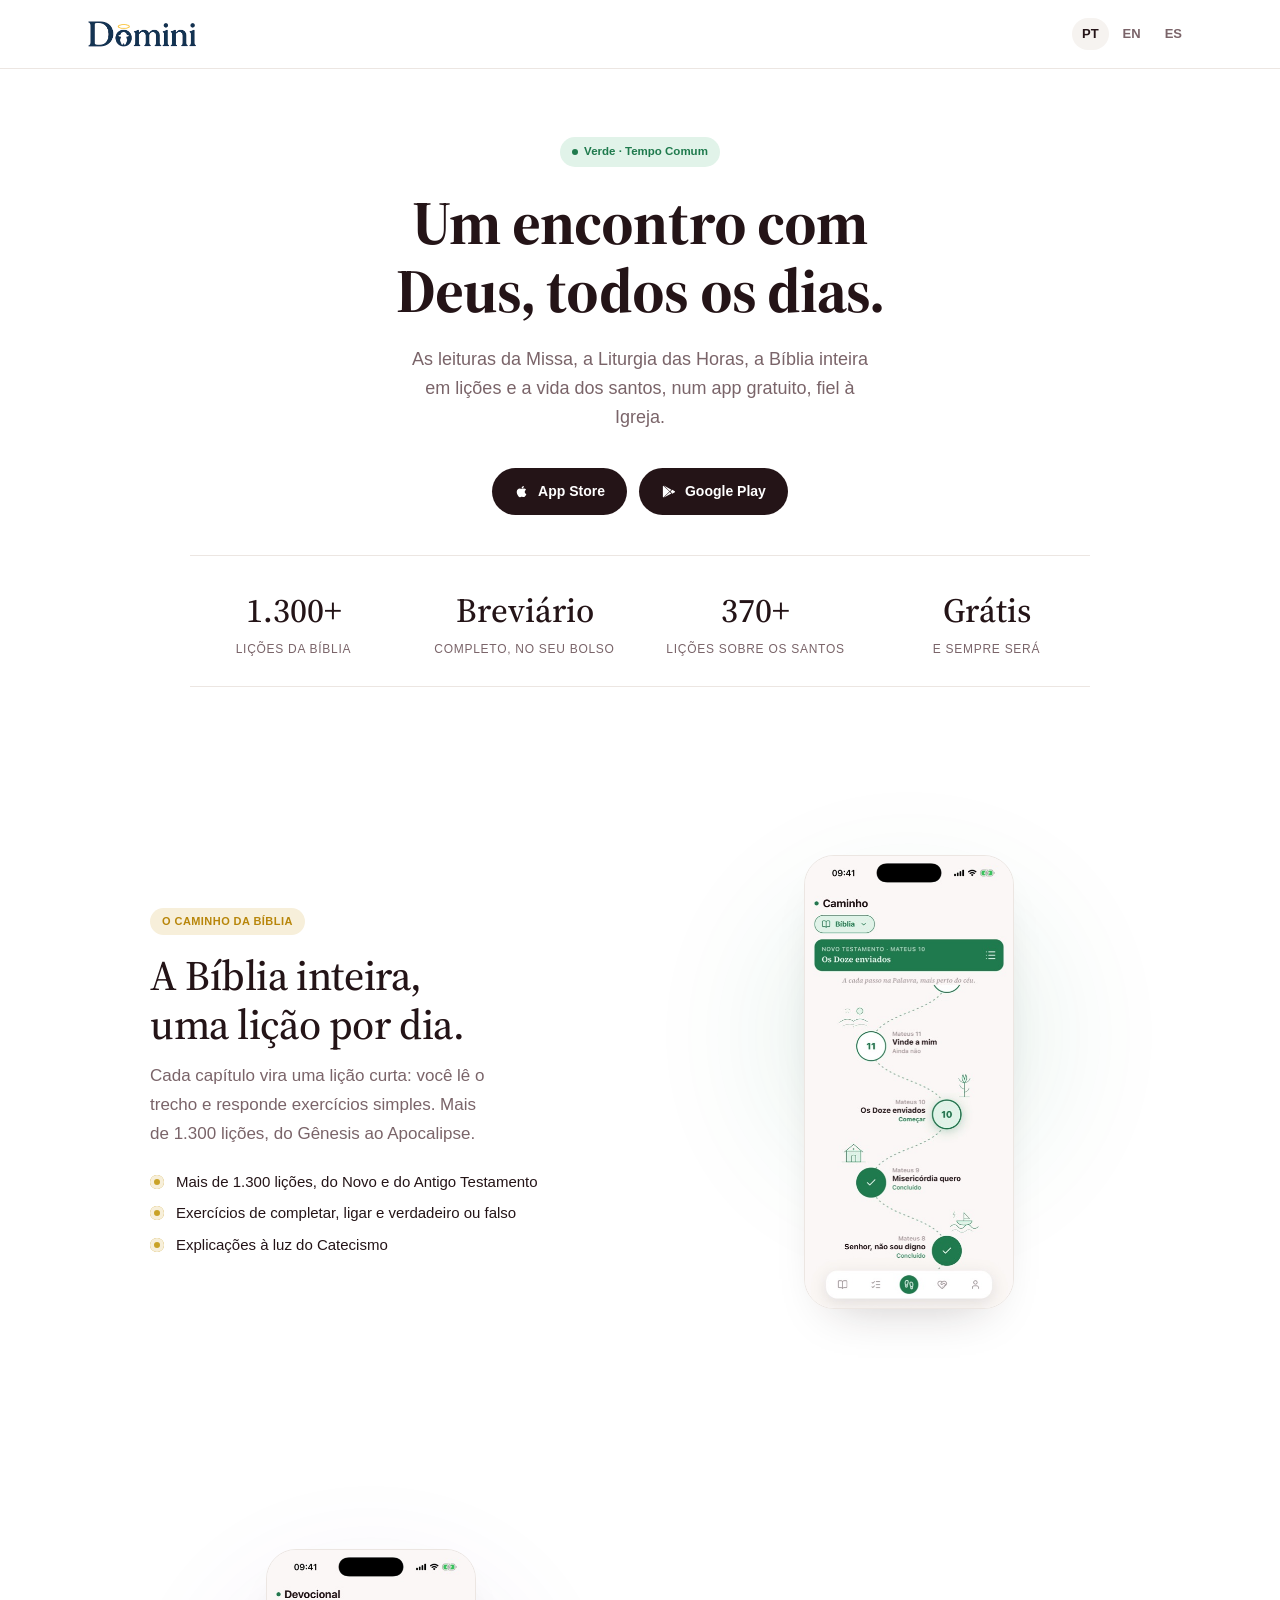
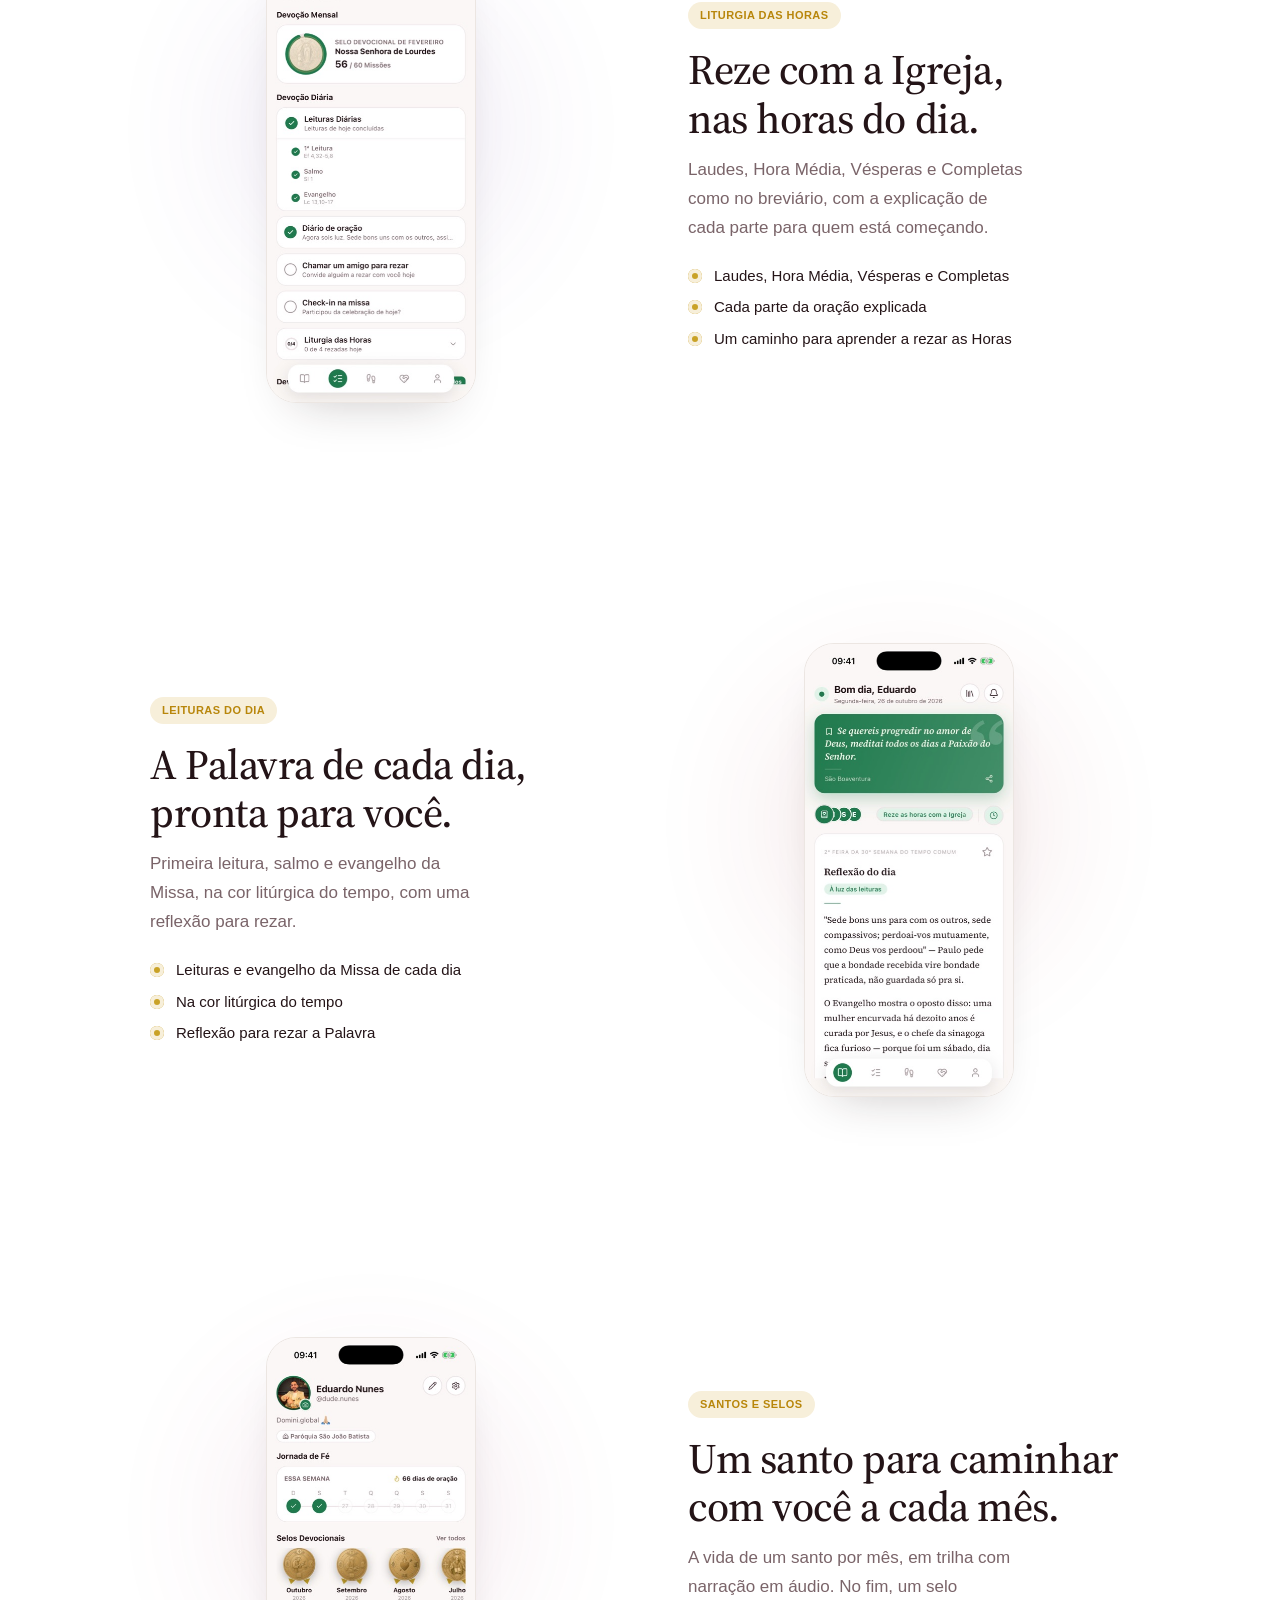
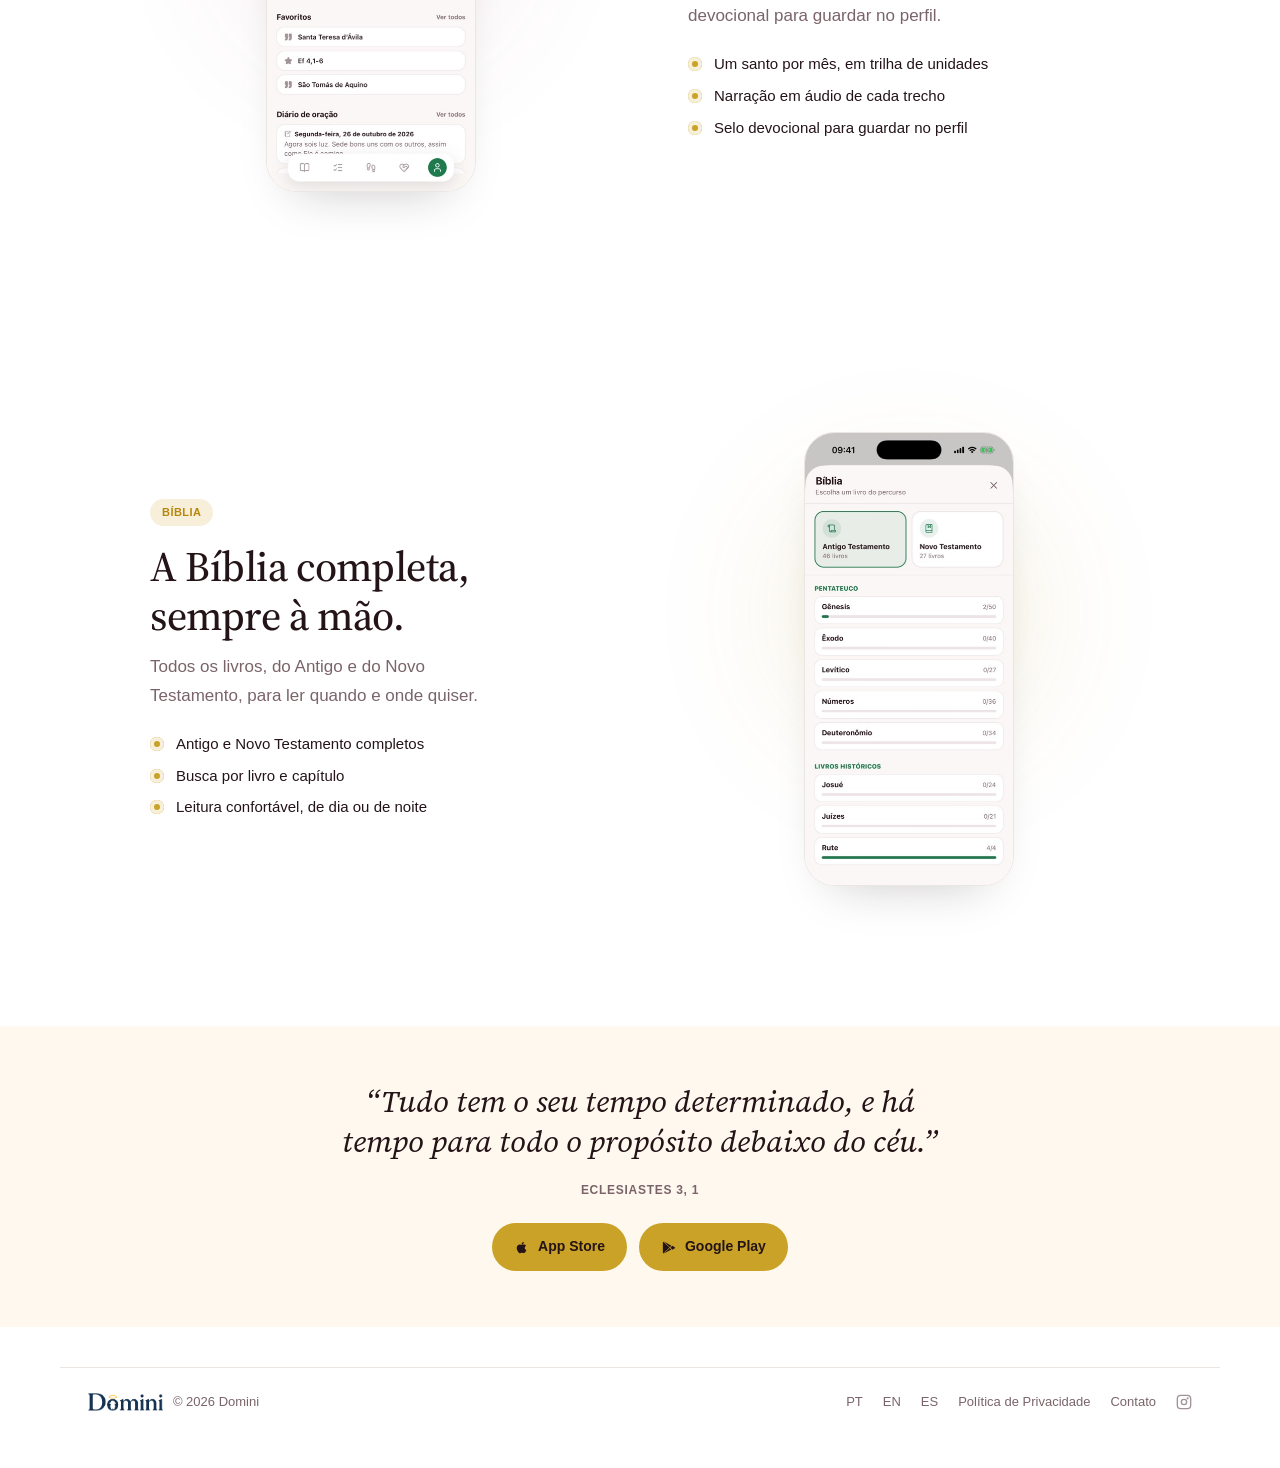
==== commit c4fb946d: "Números: breviário antes, 370+" ====
--- a/index.html
+++ b/index.html
@@ -51,8 +51,8 @@
 
   <section class="numeros reveal"><div class="wrap numeros-grid">
   <div><strong>1.300+</strong><span>lições da Bíblia</span></div>
-  <div><strong>370</strong><span>lições sobre os santos</span></div>
   <div><strong>Breviário</strong><span>completo, no seu bolso</span></div>
+  <div><strong>370+</strong><span>lições sobre os santos</span></div>
   <div><strong>Grátis</strong><span>e sempre será</span></div>
 </div></section>
 
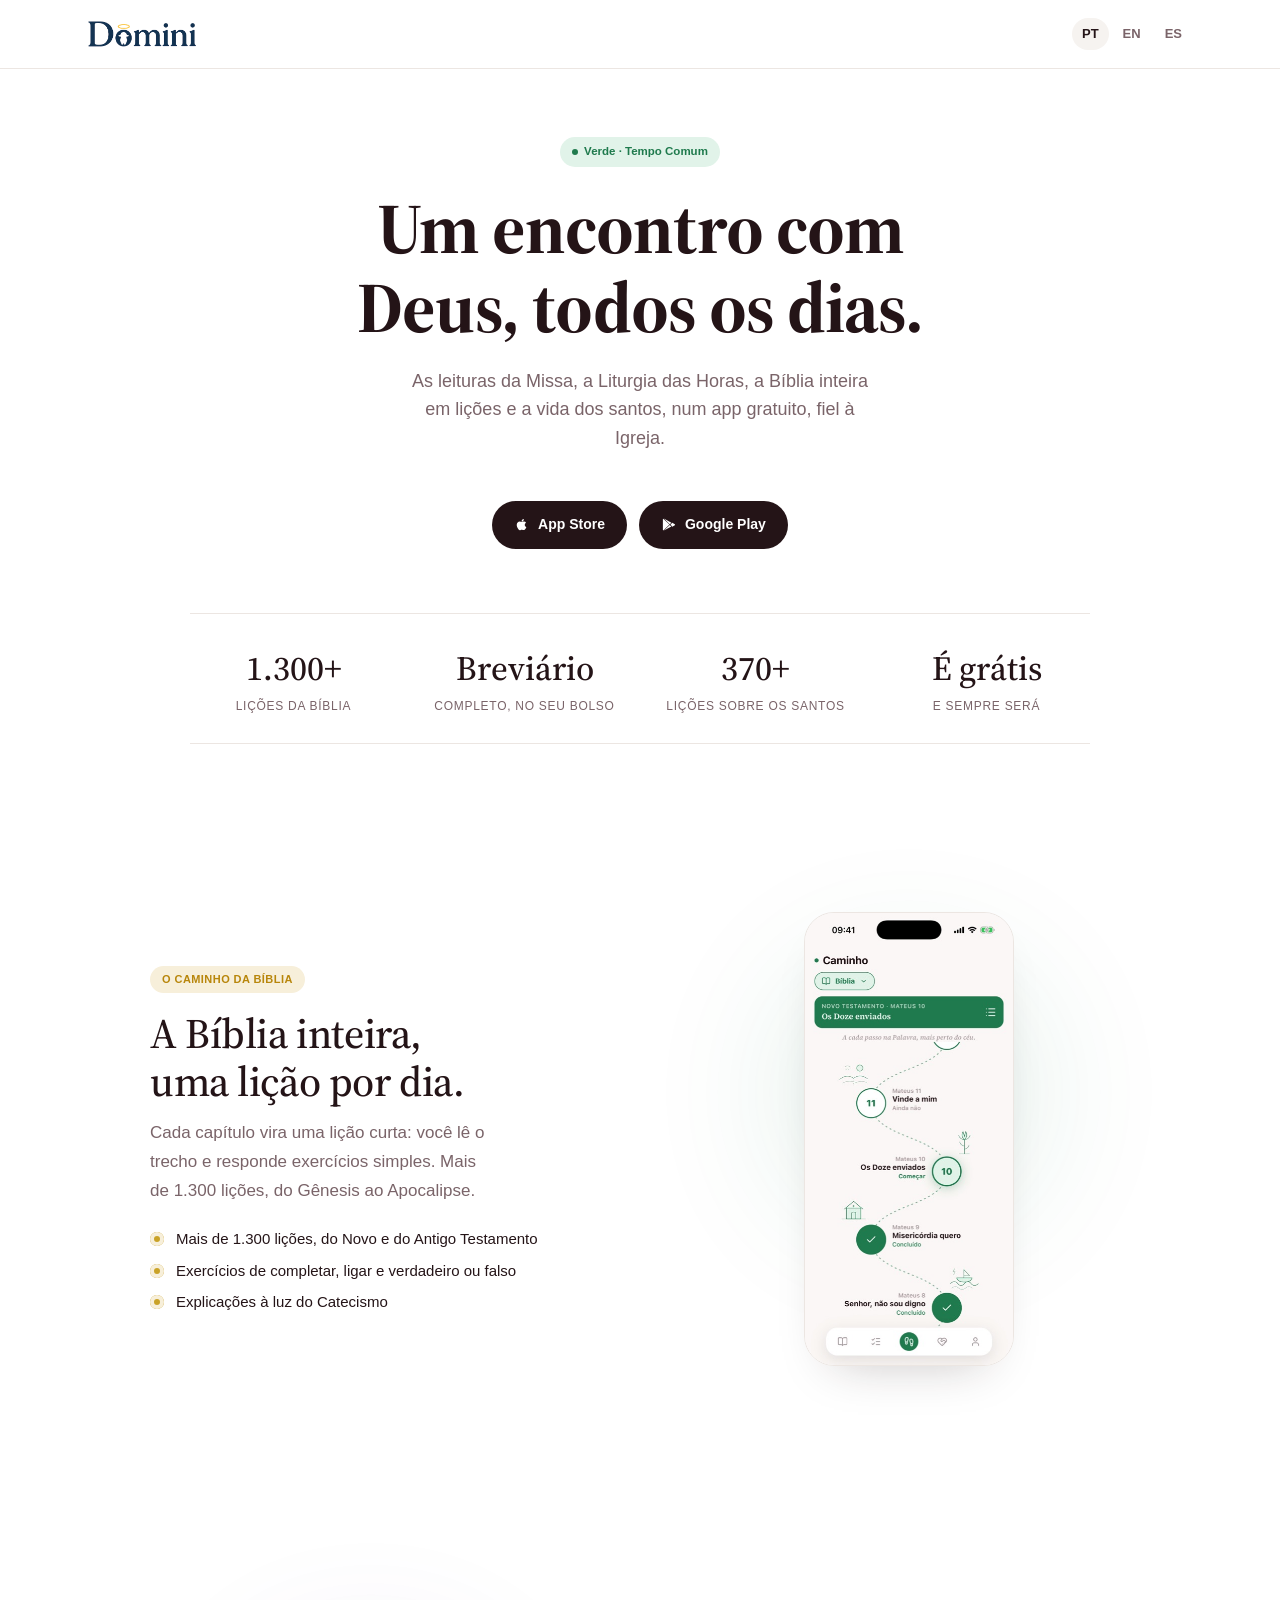
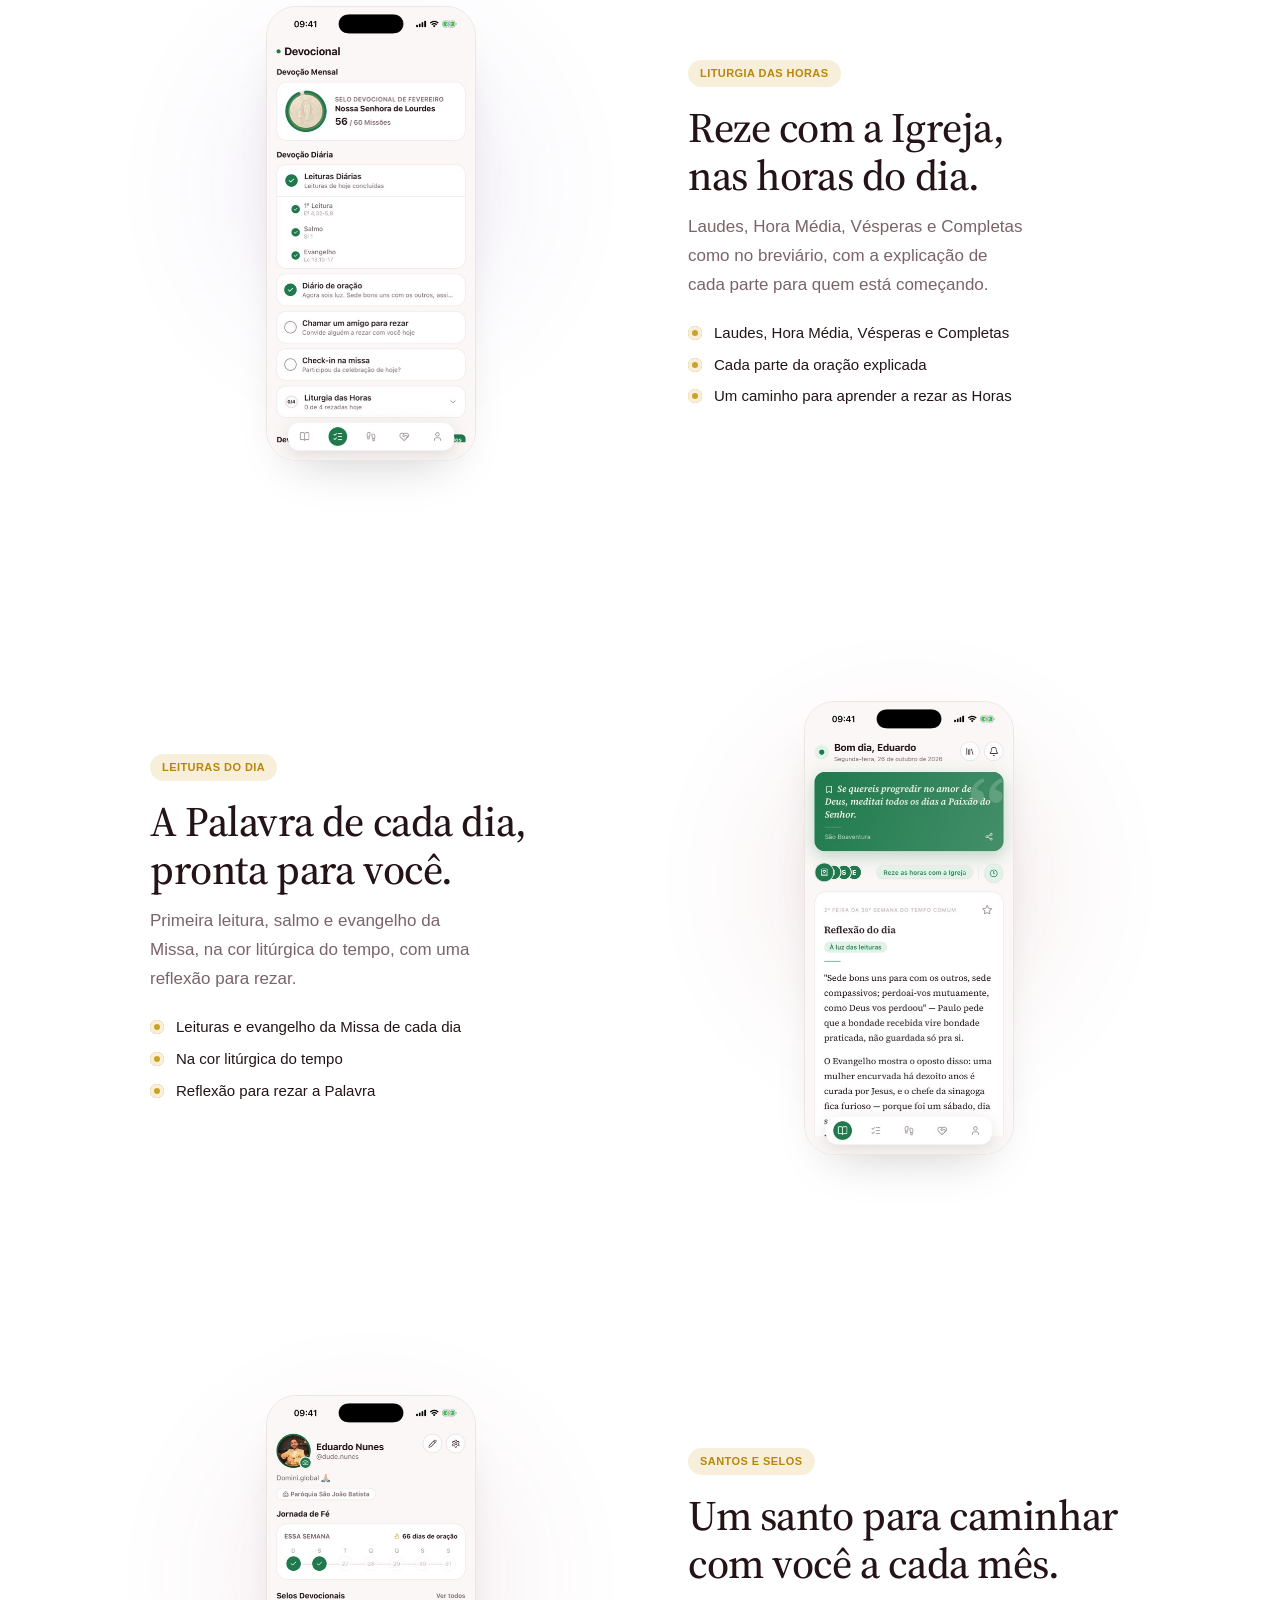
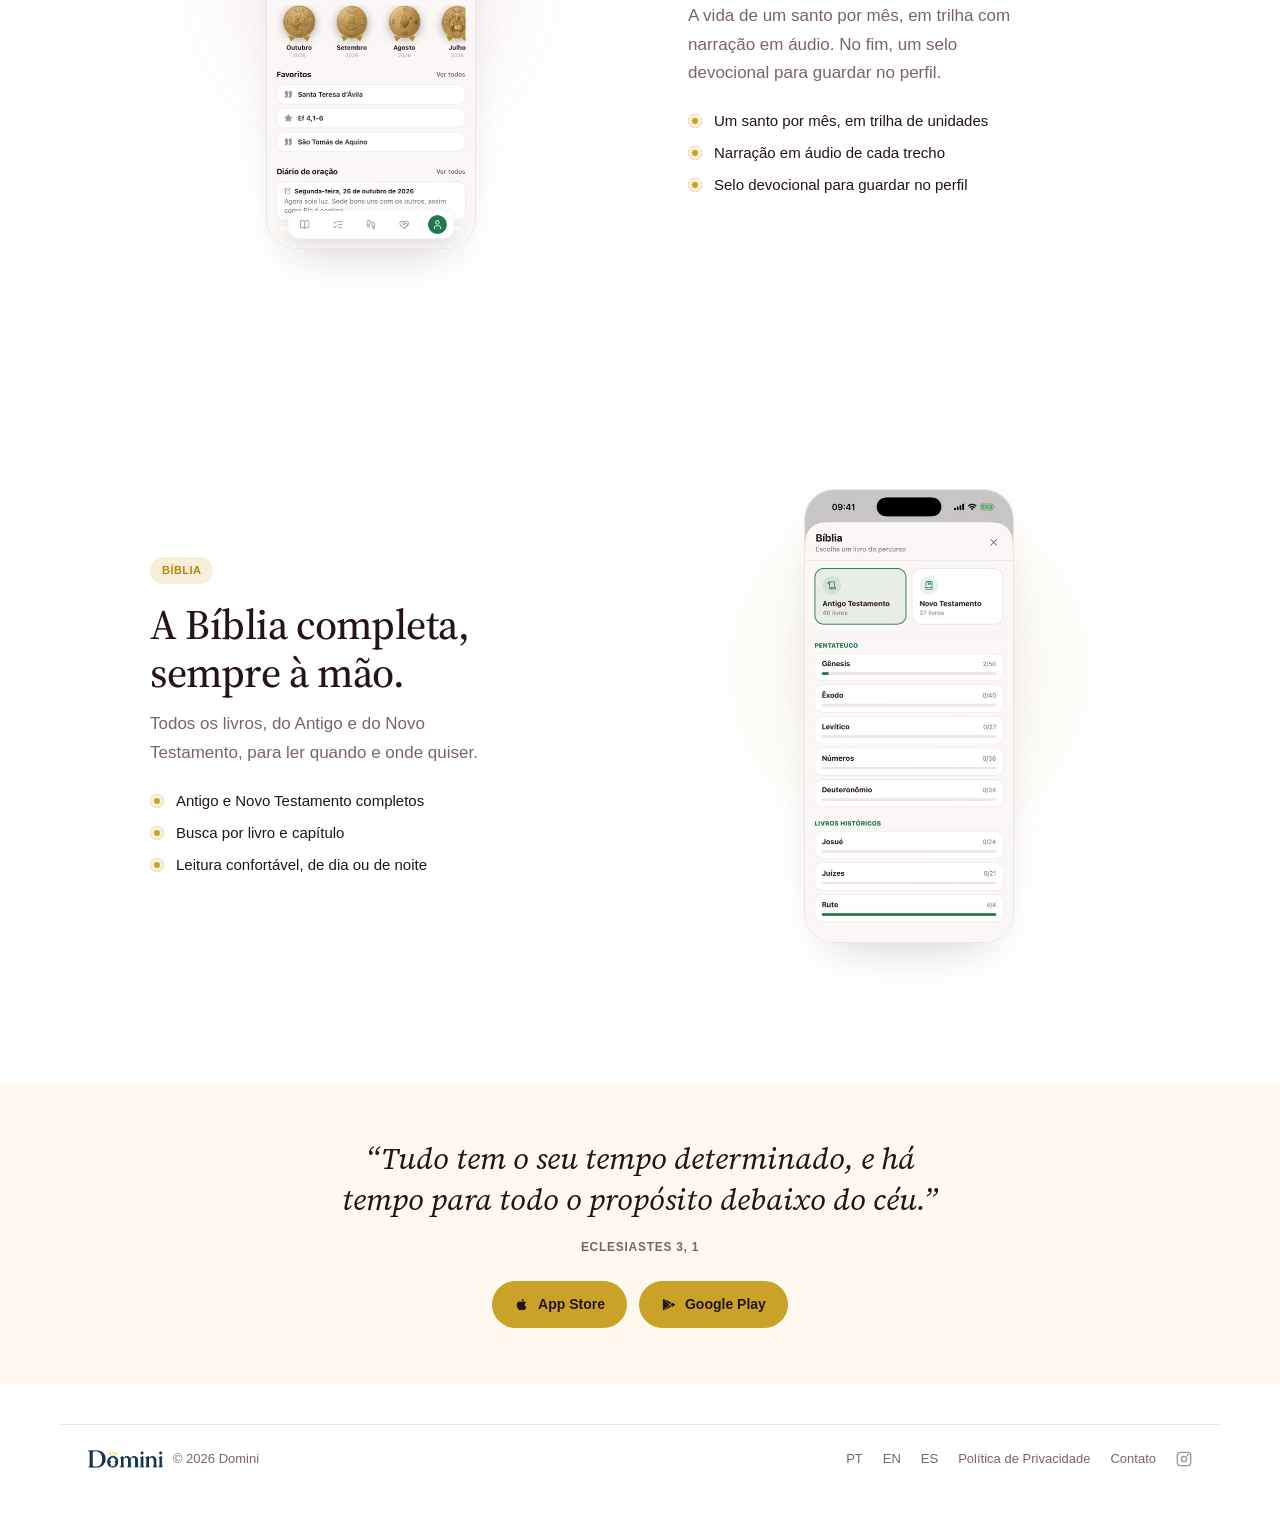
==== commit 63e79055: "É grátis; espaçamentos; título maior" ====
--- a/index.html
+++ b/index.html
@@ -12,7 +12,7 @@
 <link rel="alternate" hreflang="x-default" href="https://domini.global/">
 <link rel="preconnect" href="https://fonts.googleapis.com"><link rel="preconnect" href="https://fonts.gstatic.com" crossorigin>
 <link rel="stylesheet" href="https://fonts.googleapis.com/css2?family=Source+Serif+4:opsz,wght@8..60,400;8..60,500;8..60,600;8..60,700&display=swap">
-<link rel="stylesheet" href="assets/style.css?v=20261102h">
+<link rel="stylesheet" href="assets/style.css?v=20261102i">
 </head>
 <body>
 
@@ -53,7 +53,7 @@
   <div><strong>1.300+</strong><span>lições da Bíblia</span></div>
   <div><strong>Breviário</strong><span>completo, no seu bolso</span></div>
   <div><strong>370+</strong><span>lições sobre os santos</span></div>
-  <div><strong>Grátis</strong><span>e sempre será</span></div>
+  <div><strong>É grátis</strong><span>e sempre será</span></div>
 </div></section>
 
 <section class="features"><div class="wrap">
--- a/assets/style.css
+++ b/assets/style.css
@@ -380,3 +380,7 @@
 .band blockquote { margin-bottom: 8px; }
 .band .ref { margin-bottom: 24px; }
 @media (max-width: 760px) { .numeros span { white-space: normal; } .band { padding: 48px 0; } }
+
+.hero .lede { margin-bottom: 48px; }
+.numeros { padding-top: 64px; }
+.hero h1 { font-size: clamp(42px, 5.6vw, 72px); }
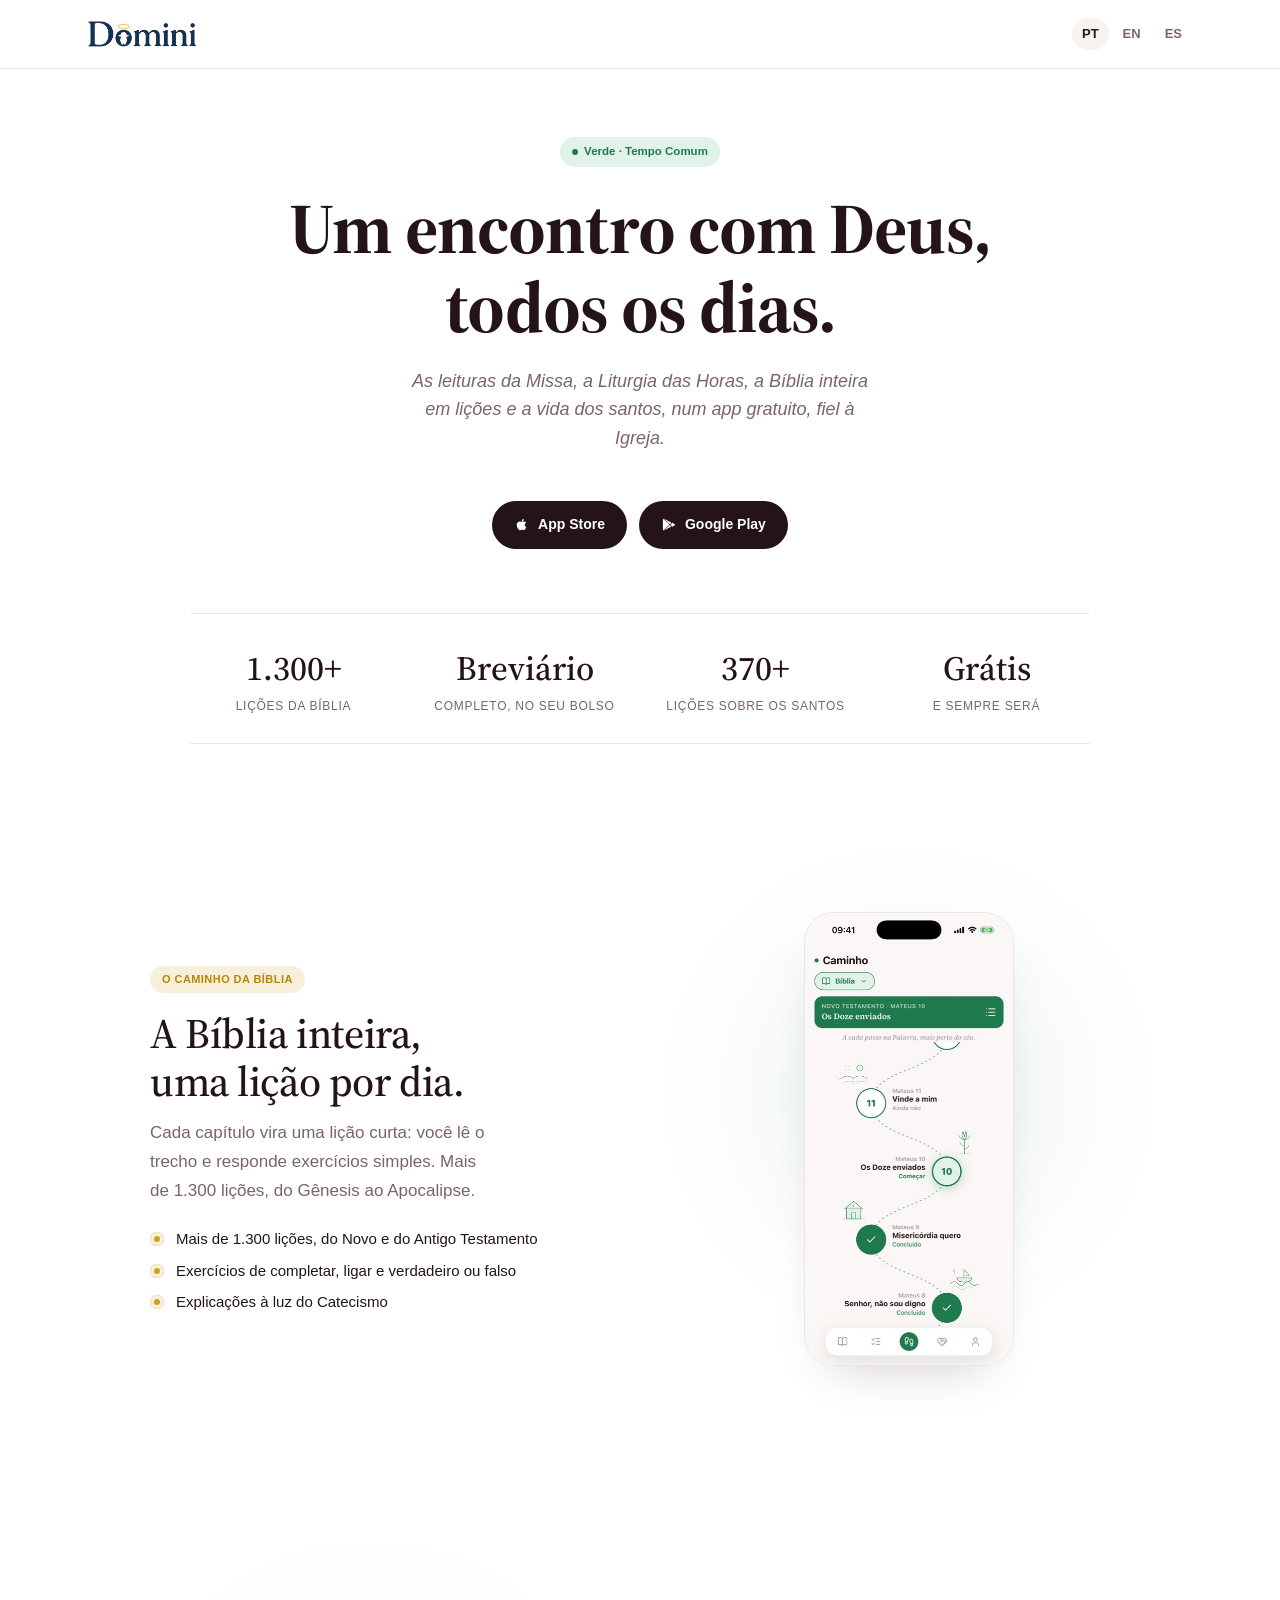
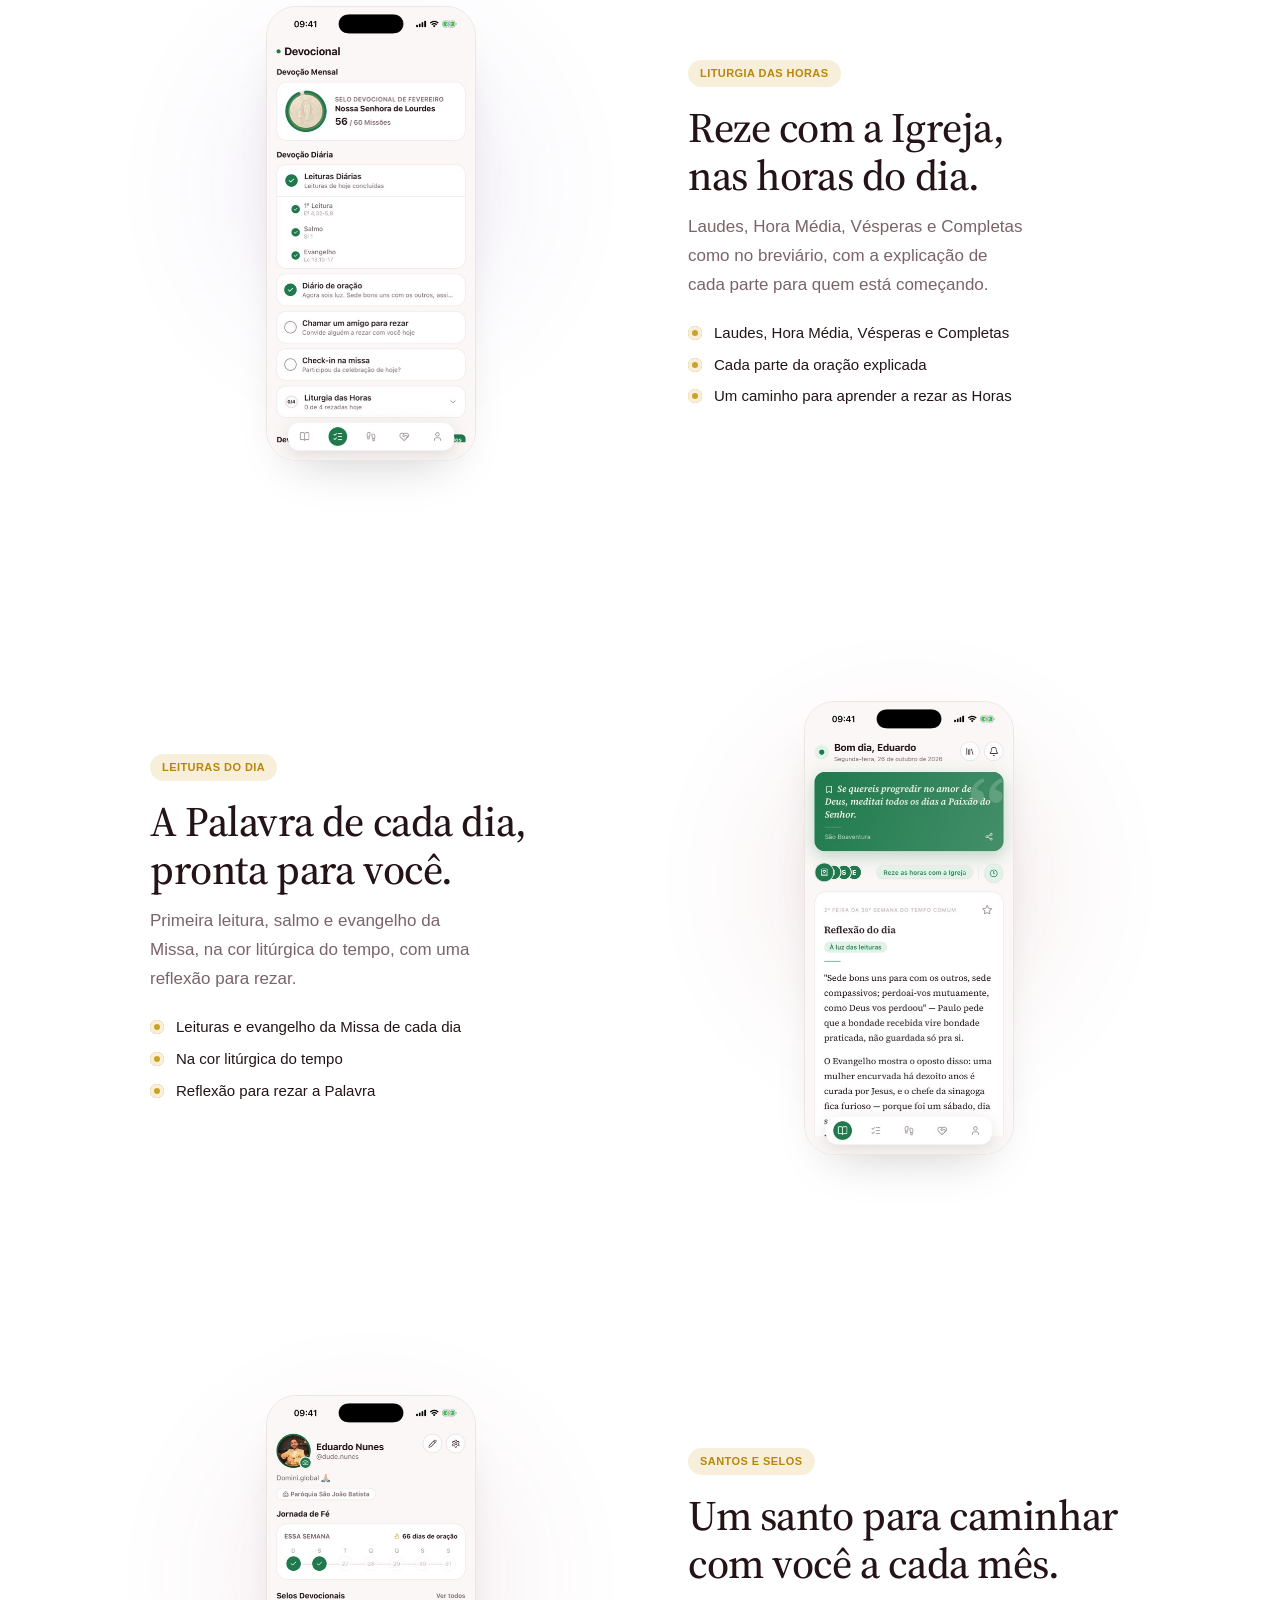
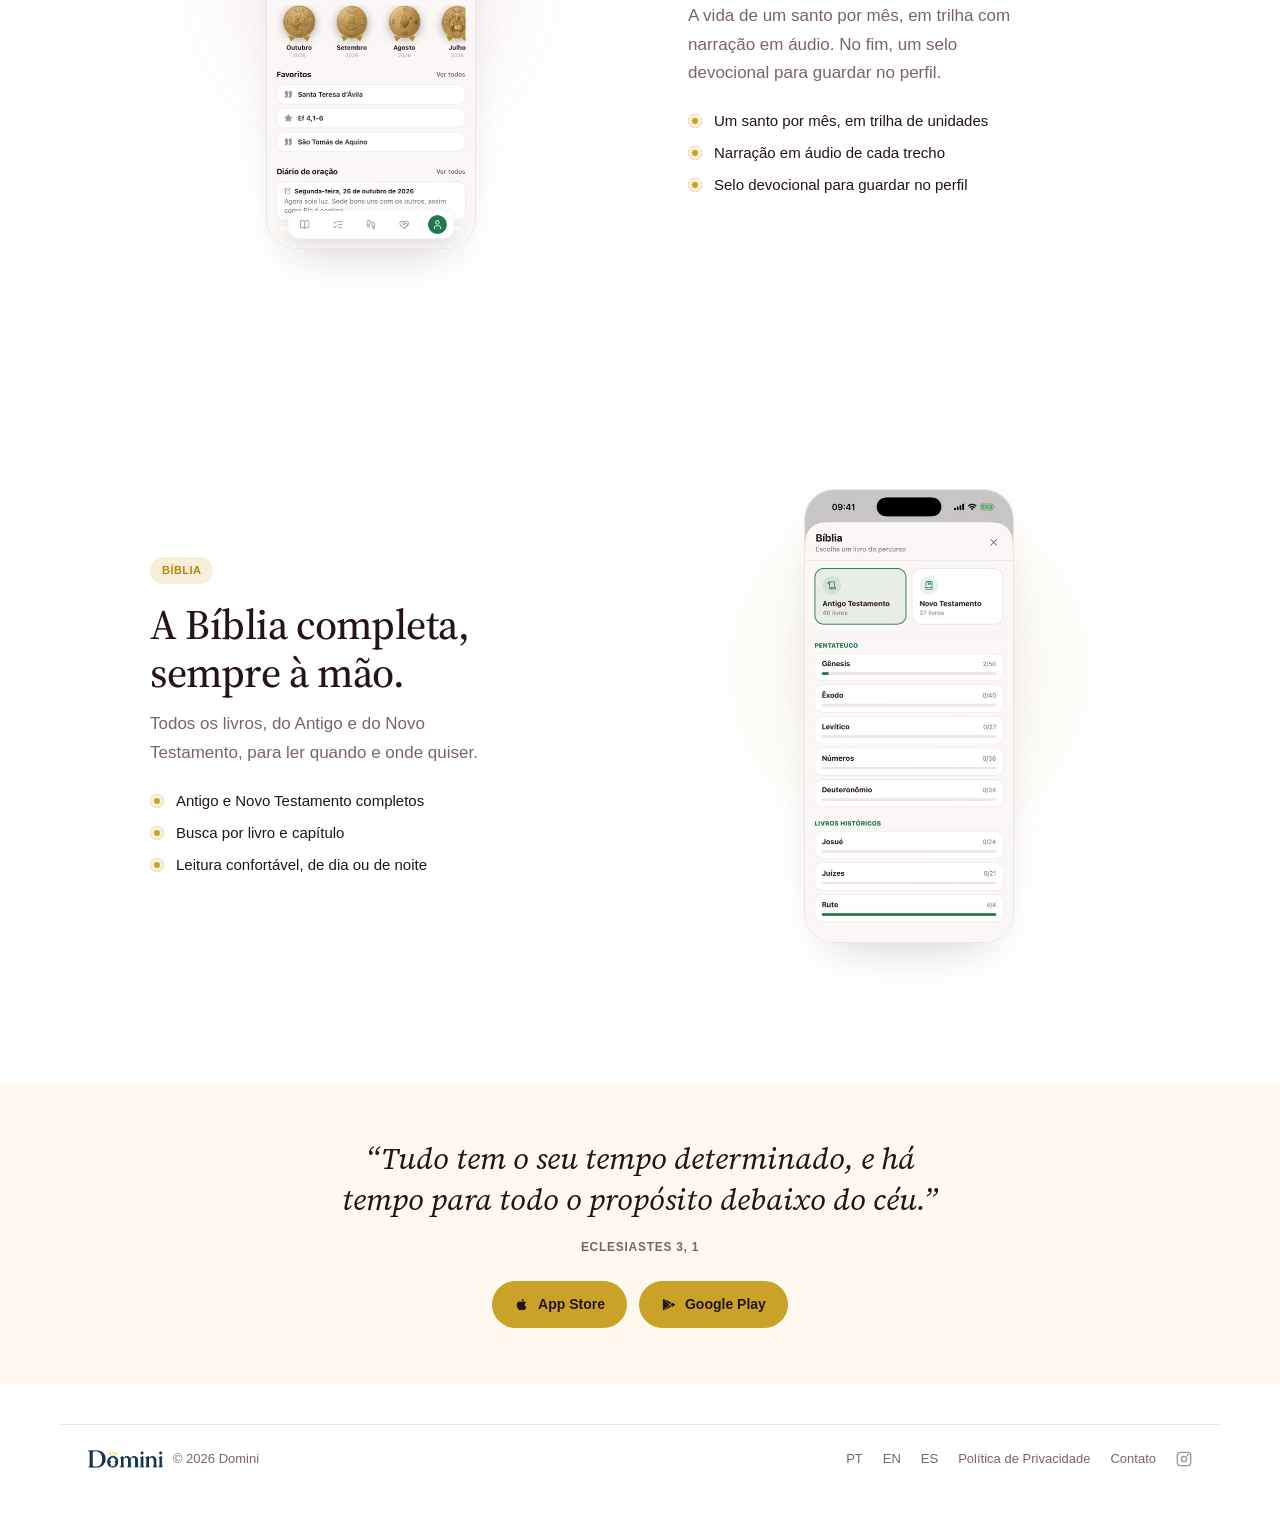
==== commit 9e44a3cb: "Grátis; título em 2 linhas; subtítulo itálico" ====
--- a/index.html
+++ b/index.html
@@ -12,7 +12,7 @@
 <link rel="alternate" hreflang="x-default" href="https://domini.global/">
 <link rel="preconnect" href="https://fonts.googleapis.com"><link rel="preconnect" href="https://fonts.gstatic.com" crossorigin>
 <link rel="stylesheet" href="https://fonts.googleapis.com/css2?family=Source+Serif+4:opsz,wght@8..60,400;8..60,500;8..60,600;8..60,700&display=swap">
-<link rel="stylesheet" href="assets/style.css?v=20261102i">
+<link rel="stylesheet" href="assets/style.css?v=20261102j">
 </head>
 <body>
 
@@ -33,7 +33,7 @@
 <main>
   <section class="hero wrap reveal">
     <div class="lit-chip"><span class="lit-dot"></span><span class="label">Verde &middot; Tempo Comum</span></div>
-    <h1>Um encontro com Deus, todos os dias.</h1>
+    <h1>Um encontro com Deus,<br>todos os dias.</h1>
     <p class="lede">As leituras da Missa, a Liturgia das Horas, a Bíblia inteira em lições e a vida dos santos, num app gratuito, fiel à Igreja.</p>
       <div class="store-badges">
         <a class="store-badge" href="https://apps.apple.com/br/app/domini-app/id6801521707" target="_blank" rel="noopener noreferrer">
@@ -53,7 +53,7 @@
   <div><strong>1.300+</strong><span>lições da Bíblia</span></div>
   <div><strong>Breviário</strong><span>completo, no seu bolso</span></div>
   <div><strong>370+</strong><span>lições sobre os santos</span></div>
-  <div><strong>É grátis</strong><span>e sempre será</span></div>
+  <div><strong>Grátis</strong><span>e sempre será</span></div>
 </div></section>
 
 <section class="features"><div class="wrap">
--- a/assets/style.css
+++ b/assets/style.css
@@ -384,3 +384,6 @@
 .hero .lede { margin-bottom: 48px; }
 .numeros { padding-top: 64px; }
 .hero h1 { font-size: clamp(42px, 5.6vw, 72px); }
+
+.hero h1 { max-width: none; }
+.hero .lede { font-style: italic; }
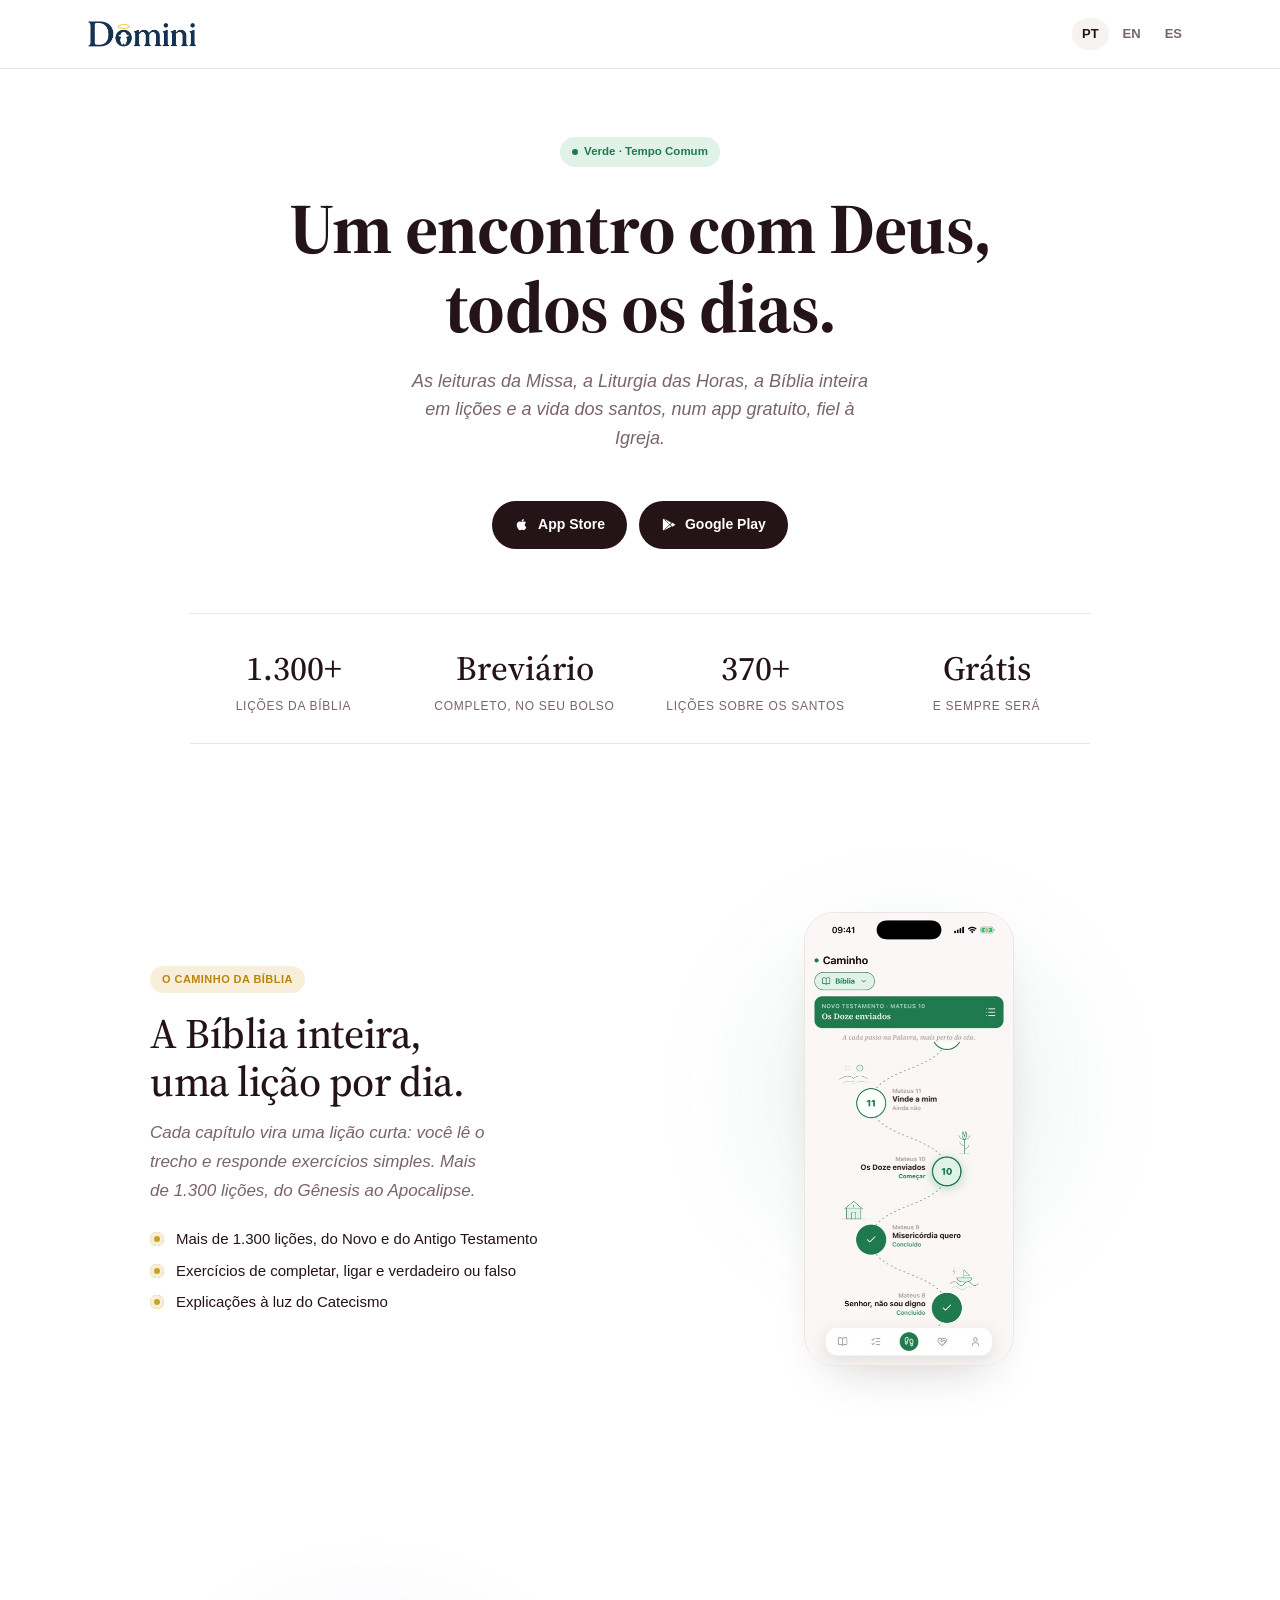
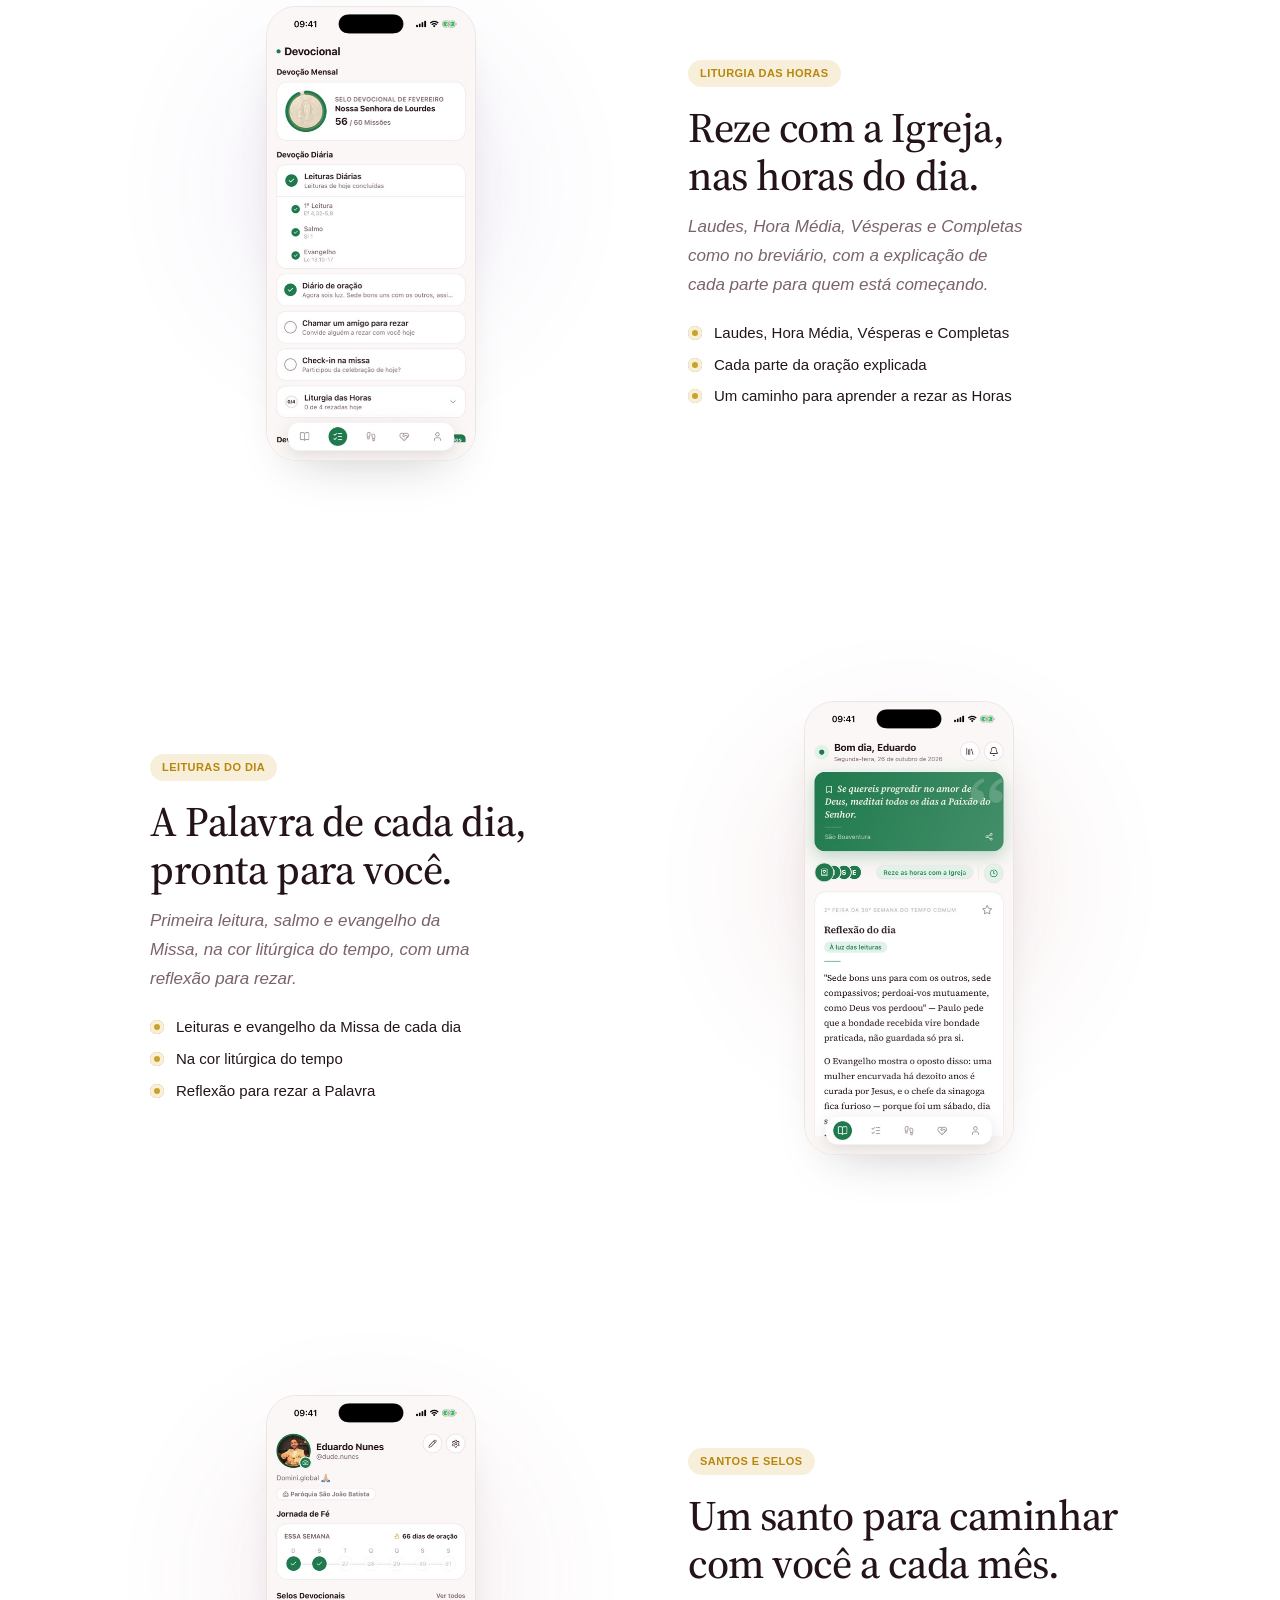
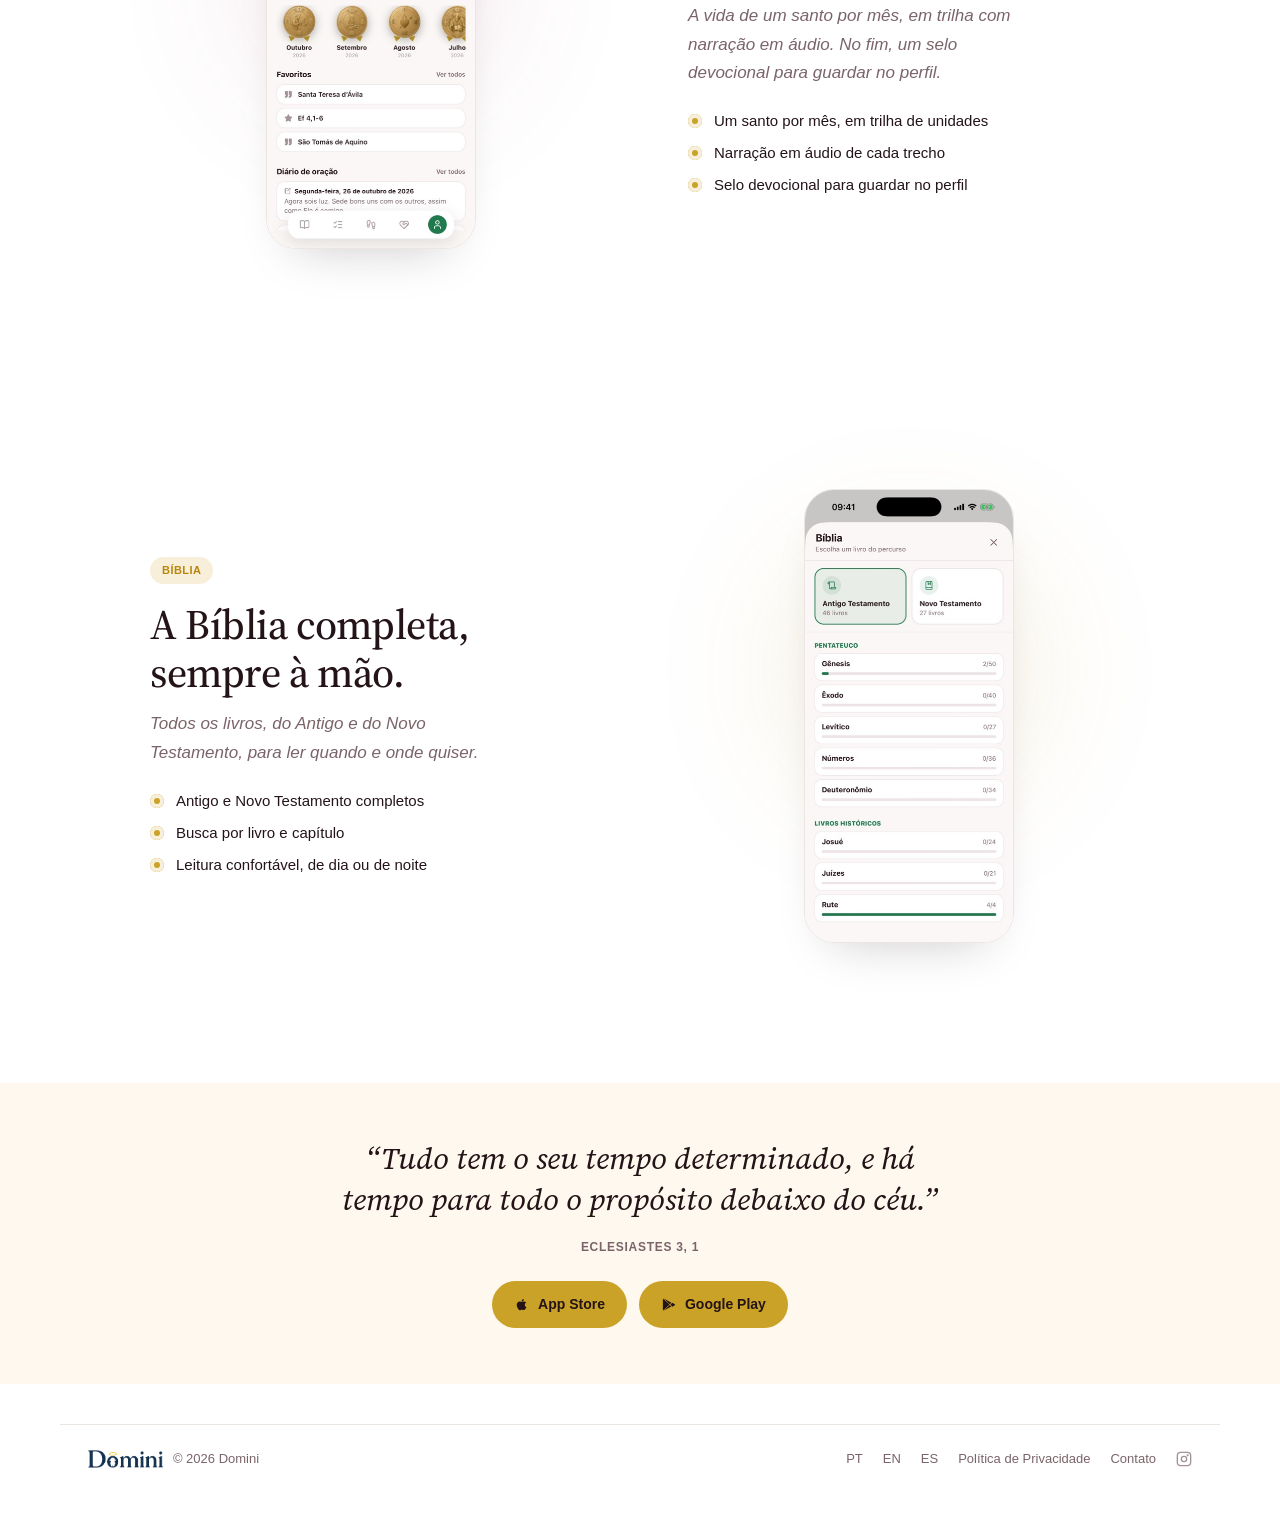
==== commit e44e4546: "Textos explicativos em itálico" ====
--- a/index.html
+++ b/index.html
@@ -12,7 +12,7 @@
 <link rel="alternate" hreflang="x-default" href="https://domini.global/">
 <link rel="preconnect" href="https://fonts.googleapis.com"><link rel="preconnect" href="https://fonts.gstatic.com" crossorigin>
 <link rel="stylesheet" href="https://fonts.googleapis.com/css2?family=Source+Serif+4:opsz,wght@8..60,400;8..60,500;8..60,600;8..60,700&display=swap">
-<link rel="stylesheet" href="assets/style.css?v=20261102j">
+<link rel="stylesheet" href="assets/style.css?v=20261102k">
 </head>
 <body>
 
--- a/assets/style.css
+++ b/assets/style.css
@@ -387,3 +387,4 @@
 
 .hero h1 { max-width: none; }
 .hero .lede { font-style: italic; }
+.features .fs-text p { font-style: italic; }
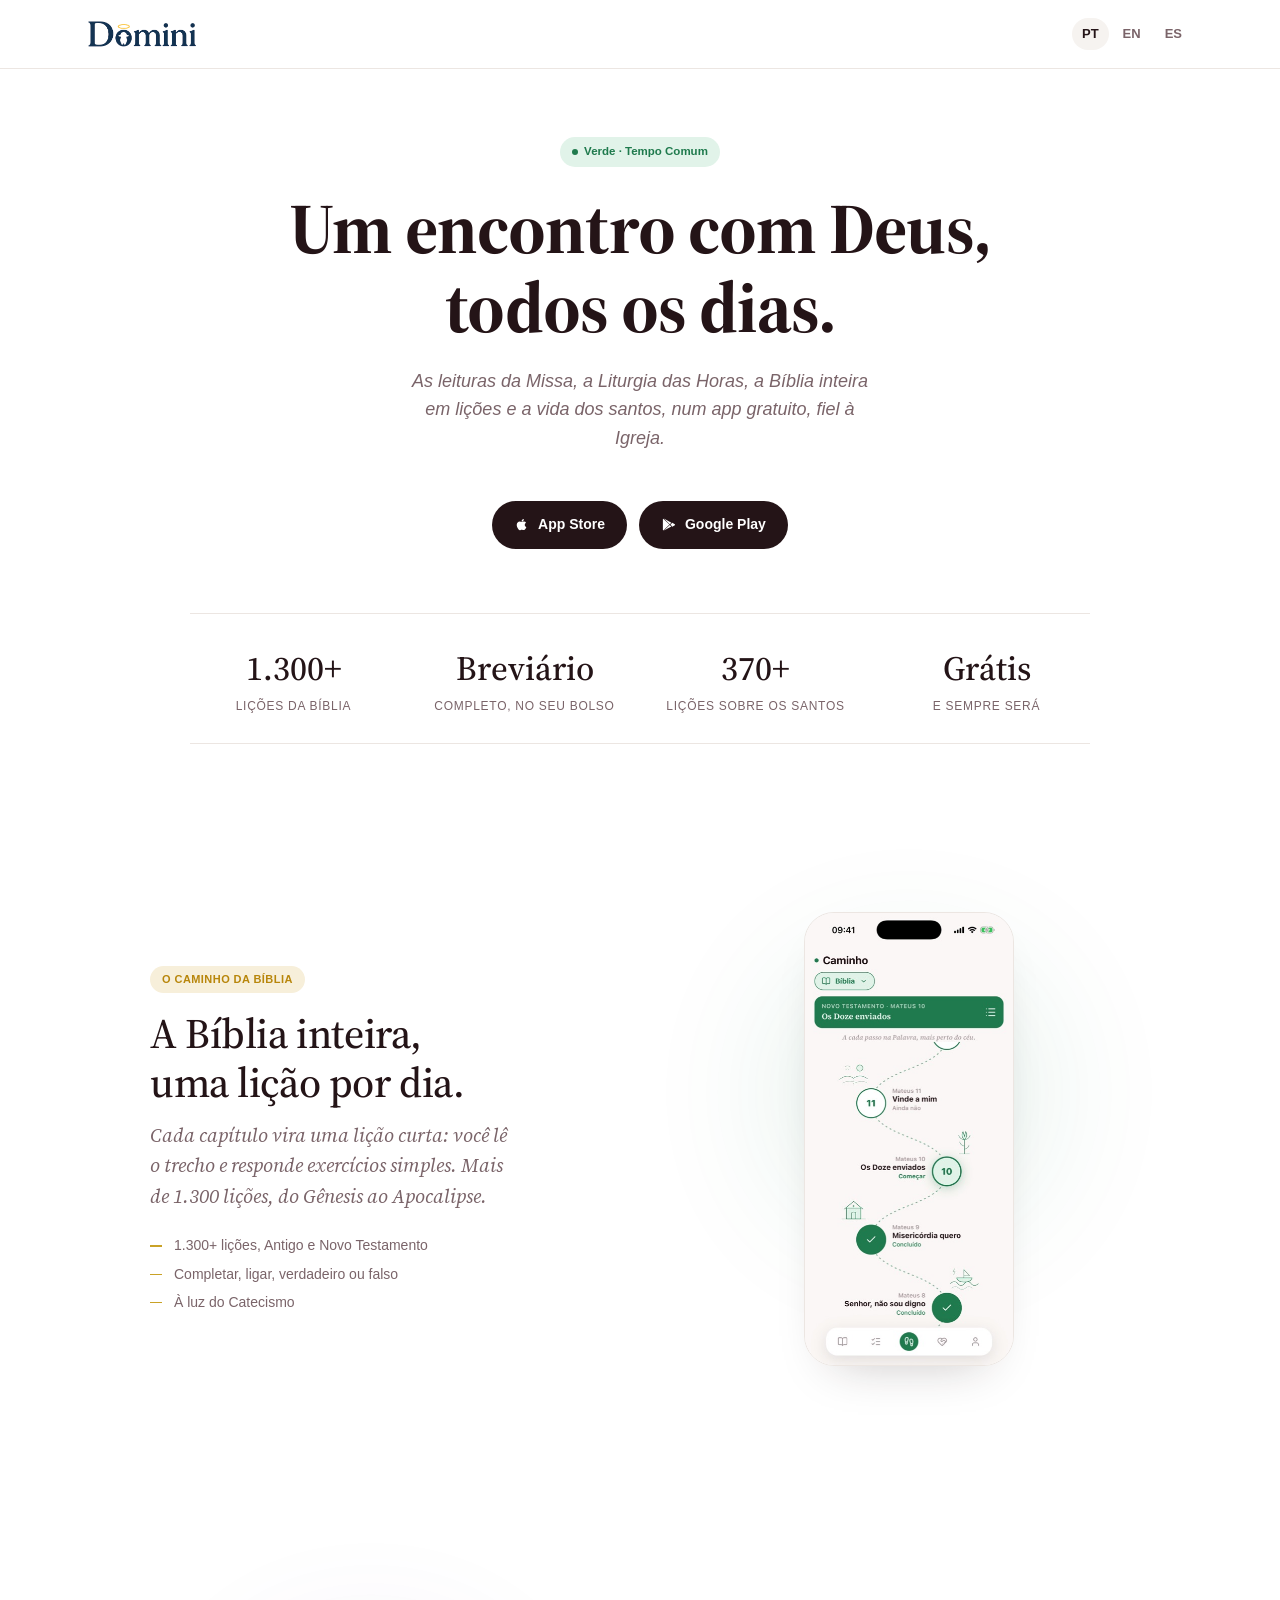
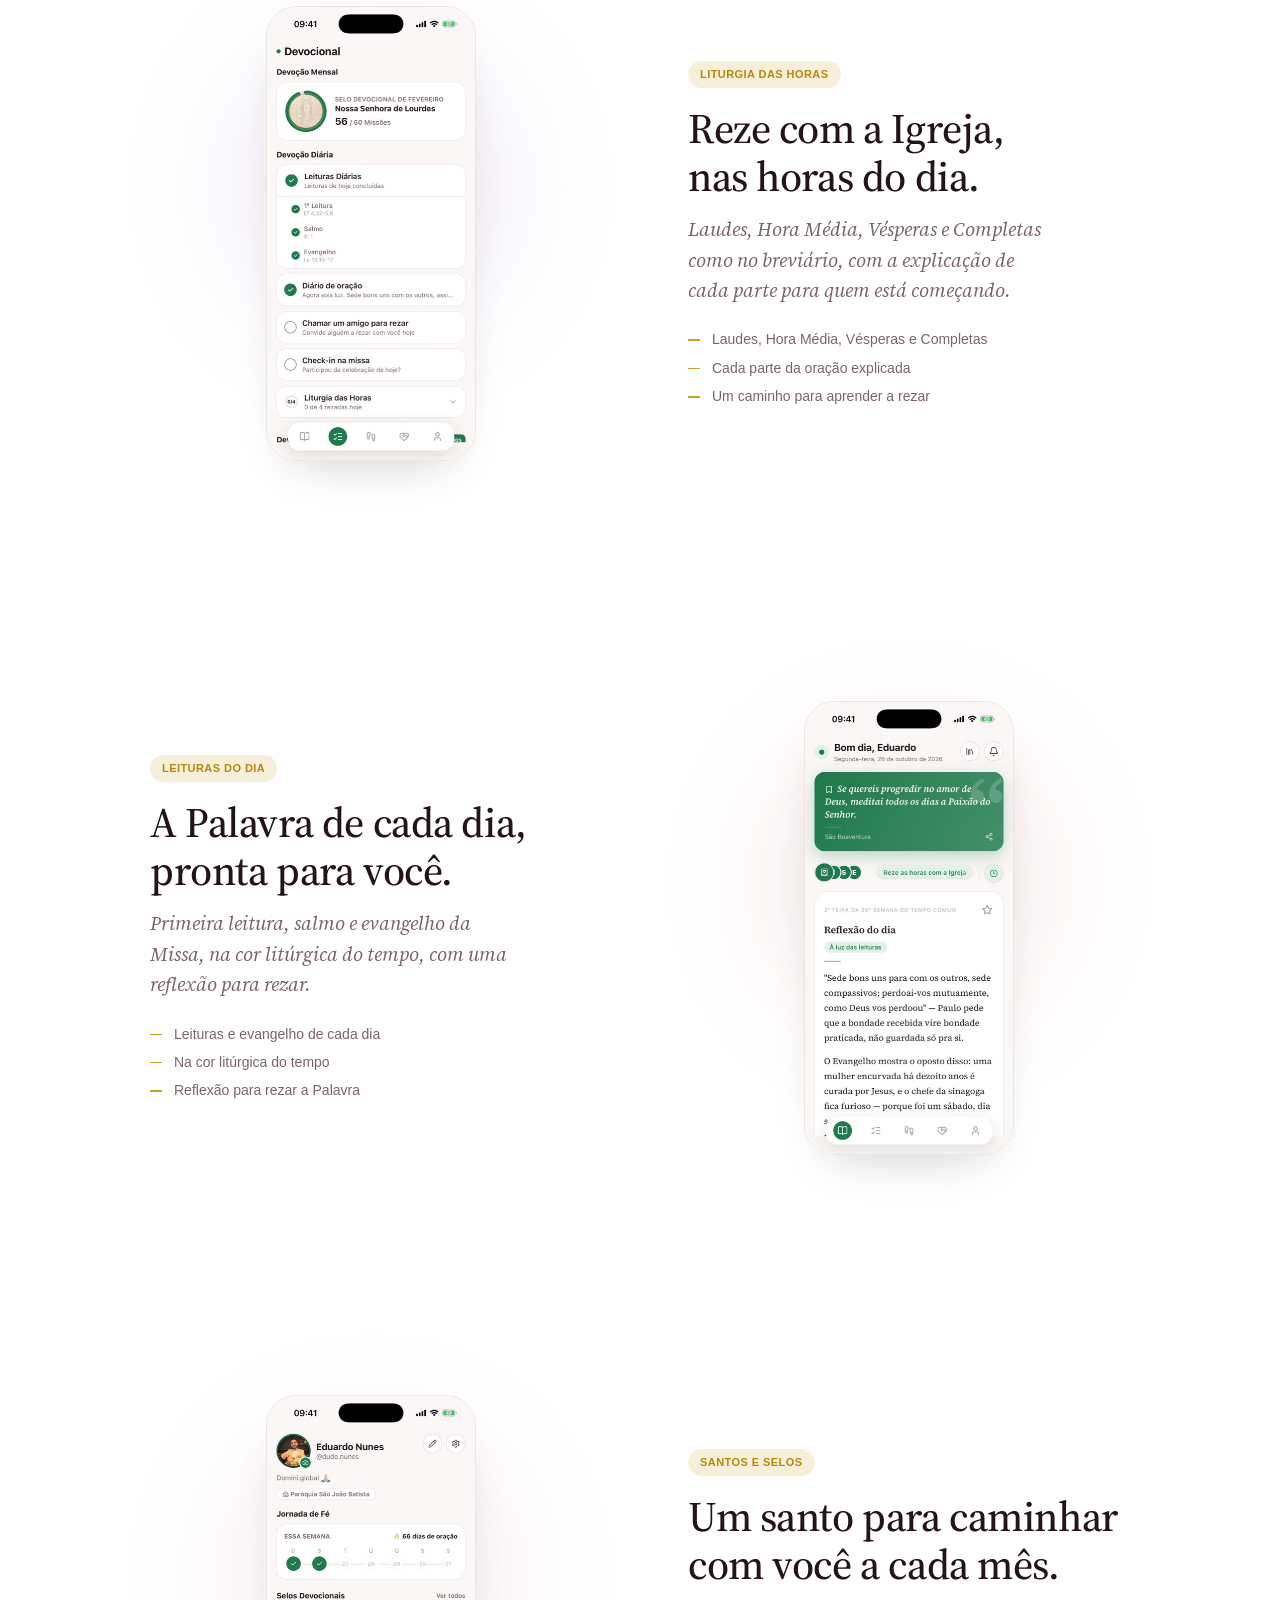
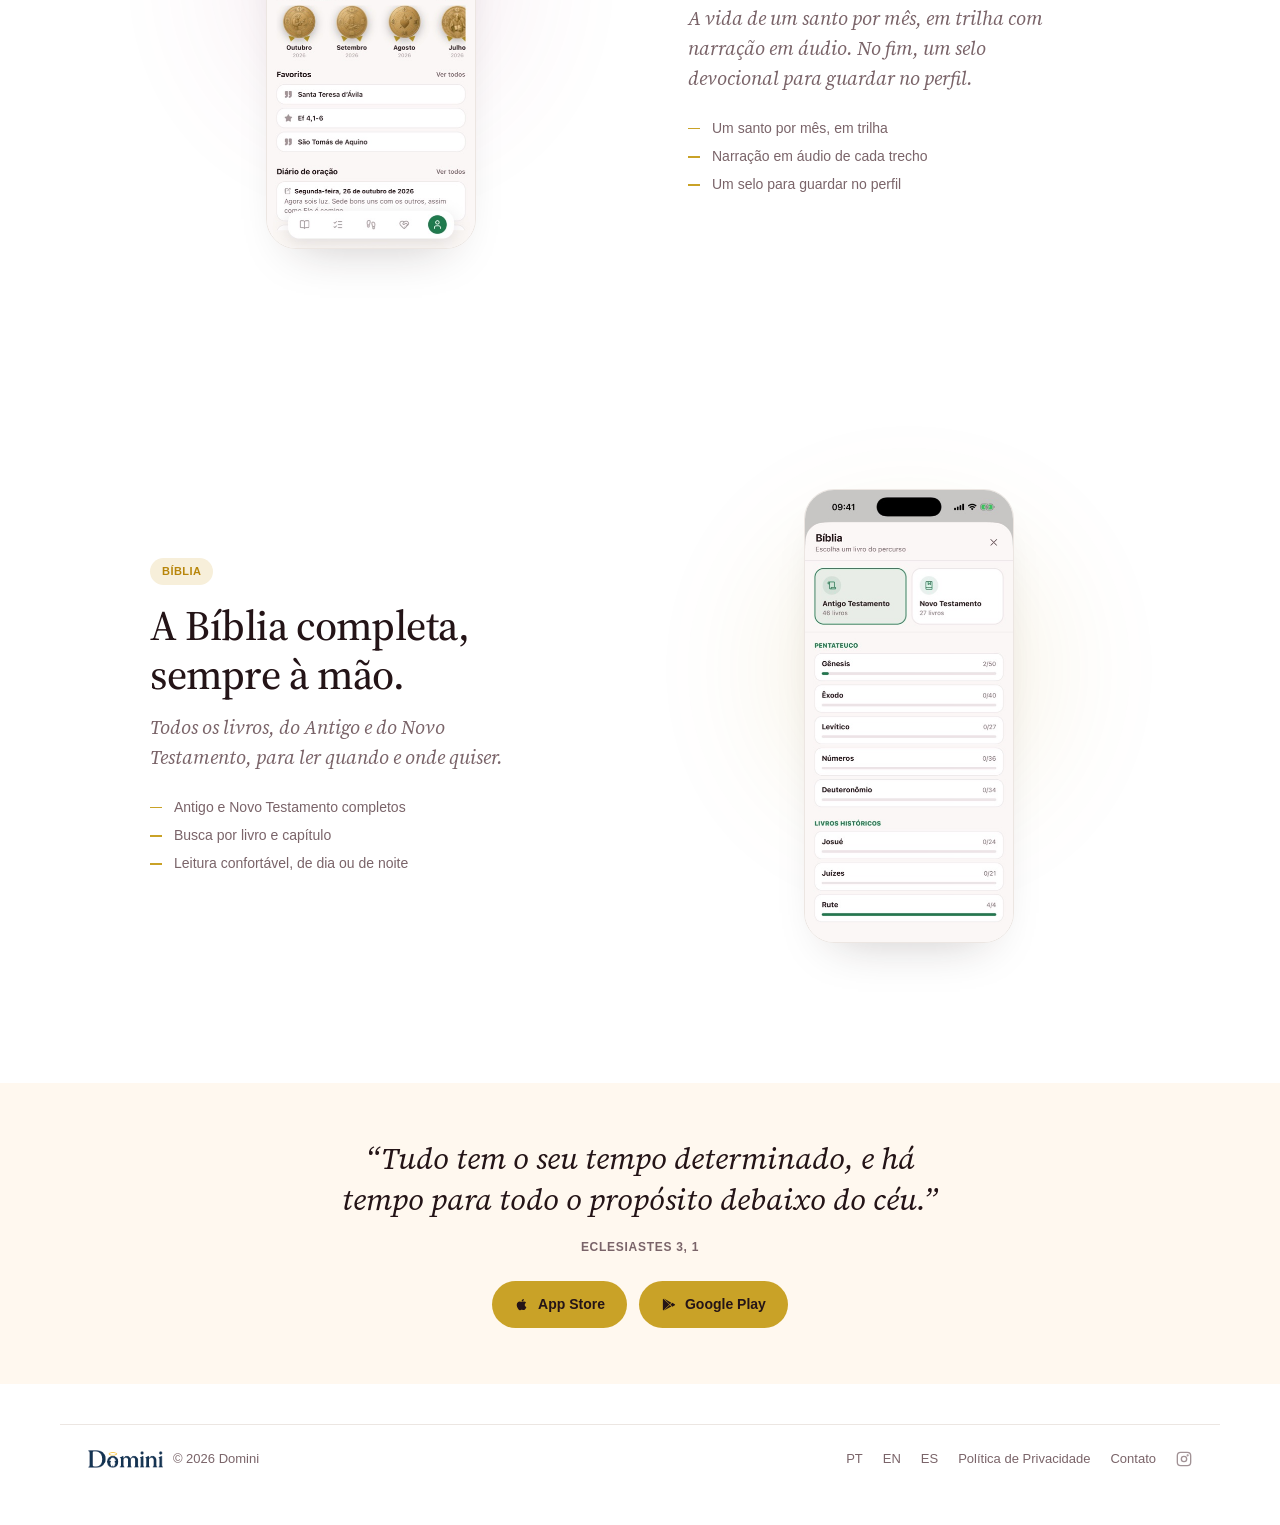
==== commit b0fcd539: "Site: tipografia dos textos; painel admin em /admin/" ====
--- a/index.html
+++ b/index.html
@@ -12,7 +12,7 @@
 <link rel="alternate" hreflang="x-default" href="https://domini.global/">
 <link rel="preconnect" href="https://fonts.googleapis.com"><link rel="preconnect" href="https://fonts.gstatic.com" crossorigin>
 <link rel="stylesheet" href="https://fonts.googleapis.com/css2?family=Source+Serif+4:opsz,wght@8..60,400;8..60,500;8..60,600;8..60,700&display=swap">
-<link rel="stylesheet" href="assets/style.css?v=20261102k">
+<link rel="stylesheet" href="assets/style.css?v=20261102l">
 </head>
 <body>
 
@@ -58,19 +58,19 @@
 
 <section class="features"><div class="wrap">
   <div class="fs-slide fs-static reveal">
-    <div class="fs-text"><span class="eyebrow fi-verde">O Caminho da Bíblia</span><h3>A Bíblia inteira, uma lição por dia.</h3><p>Cada capítulo vira uma lição curta: você lê o trecho e responde exercícios simples. Mais de 1.300 lições, do Gênesis ao Apocalipse.</p><ul class="fs-list"><li>Mais de 1.300 lições, do Novo e do Antigo Testamento</li><li>Exercícios de completar, ligar e verdadeiro ou falso</li><li>Explicações à luz do Catecismo</li></ul></div>
+    <div class="fs-text"><span class="eyebrow fi-verde">O Caminho da Bíblia</span><h3>A Bíblia inteira, uma lição por dia.</h3><p>Cada capítulo vira uma lição curta: você lê o trecho e responde exercícios simples. Mais de 1.300 lições, do Gênesis ao Apocalipse.</p><ul class="fs-list"><li>1.300+ lições, Antigo e Novo Testamento</li><li>Completar, ligar, verdadeiro ou falso</li><li>À luz do Catecismo</li></ul></div>
     <div class="fs-shot-wrap"><div class="glow-item glow-verde active"></div><div class="fs-shot"><img src="assets/screenshots/03-caminho.jpg" alt="O Caminho da Bíblia no app Domini"></div></div>
   </div>
   <div class="fs-slide fs-static fs-rev reveal">
-    <div class="fs-text"><span class="eyebrow fi-roxo">Liturgia das Horas</span><h3>Reze com a Igreja, nas horas do dia.</h3><p>Laudes, Hora Média, Vésperas e Completas como no breviário, com a explicação de cada parte para quem está começando.</p><ul class="fs-list"><li>Laudes, Hora Média, Vésperas e Completas</li><li>Cada parte da oração explicada</li><li>Um caminho para aprender a rezar as Horas</li></ul></div>
+    <div class="fs-text"><span class="eyebrow fi-roxo">Liturgia das Horas</span><h3>Reze com a Igreja, nas horas do dia.</h3><p>Laudes, Hora Média, Vésperas e Completas como no breviário, com a explicação de cada parte para quem está começando.</p><ul class="fs-list"><li>Laudes, Hora Média, Vésperas e Completas</li><li>Cada parte da oração explicada</li><li>Um caminho para aprender a rezar</li></ul></div>
     <div class="fs-shot-wrap"><div class="glow-item glow-roxo active"></div><div class="fs-shot"><img src="assets/screenshots/02-devocional.jpg" alt="Liturgia das Horas no app Domini"></div></div>
   </div>
   <div class="fs-slide fs-static reveal">
-    <div class="fs-text"><span class="eyebrow fi-vermelho">Leituras do dia</span><h3>A Palavra de cada dia, pronta para você.</h3><p>Primeira leitura, salmo e evangelho da Missa, na cor litúrgica do tempo, com uma reflexão para rezar.</p><ul class="fs-list"><li>Leituras e evangelho da Missa de cada dia</li><li>Na cor litúrgica do tempo</li><li>Reflexão para rezar a Palavra</li></ul></div>
+    <div class="fs-text"><span class="eyebrow fi-vermelho">Leituras do dia</span><h3>A Palavra de cada dia, pronta para você.</h3><p>Primeira leitura, salmo e evangelho da Missa, na cor litúrgica do tempo, com uma reflexão para rezar.</p><ul class="fs-list"><li>Leituras e evangelho de cada dia</li><li>Na cor litúrgica do tempo</li><li>Reflexão para rezar a Palavra</li></ul></div>
     <div class="fs-shot-wrap"><div class="glow-item glow-vermelho active"></div><div class="fs-shot"><img src="assets/screenshots/01-leituras.jpg" alt="Leituras do dia no app Domini"></div></div>
   </div>
   <div class="fs-slide fs-static fs-rev reveal">
-    <div class="fs-text"><span class="eyebrow fi-rosa">Santos e selos</span><h3>Um santo para caminhar com você a cada mês.</h3><p>A vida de um santo por mês, em trilha com narração em áudio. No fim, um selo devocional para guardar no perfil.</p><ul class="fs-list"><li>Um santo por mês, em trilha de unidades</li><li>Narração em áudio de cada trecho</li><li>Selo devocional para guardar no perfil</li></ul></div>
+    <div class="fs-text"><span class="eyebrow fi-rosa">Santos e selos</span><h3>Um santo para caminhar com você a cada mês.</h3><p>A vida de um santo por mês, em trilha com narração em áudio. No fim, um selo devocional para guardar no perfil.</p><ul class="fs-list"><li>Um santo por mês, em trilha</li><li>Narração em áudio de cada trecho</li><li>Um selo para guardar no perfil</li></ul></div>
     <div class="fs-shot-wrap"><div class="glow-item glow-rosa active"></div><div class="fs-shot"><img src="assets/screenshots/05-perfil.jpg" alt="Santos e selos no app Domini"></div></div>
   </div>
   <div class="fs-slide fs-static reveal">
--- a/assets/style.css
+++ b/assets/style.css
@@ -388,3 +388,9 @@
 .hero h1 { max-width: none; }
 .hero .lede { font-style: italic; }
 .features .fs-text p { font-style: italic; }
+
+/* Proposta: parágrafo serifado itálico, destaques discretos, traço dourado */
+.features .fs-text p { font-family: 'Source Serif Var', Georgia, serif; font-style: italic; font-size: 19px; line-height: 1.6; }
+.fs-list { gap: 8px; margin-top: 24px; }
+.fs-list li { font-size: 14px; color: var(--ink-500); padding-left: 24px; }
+.fs-list li::before { width: 12px; height: 1.5px; border-radius: 0; top: 10px; background: var(--gold); box-shadow: none; }
